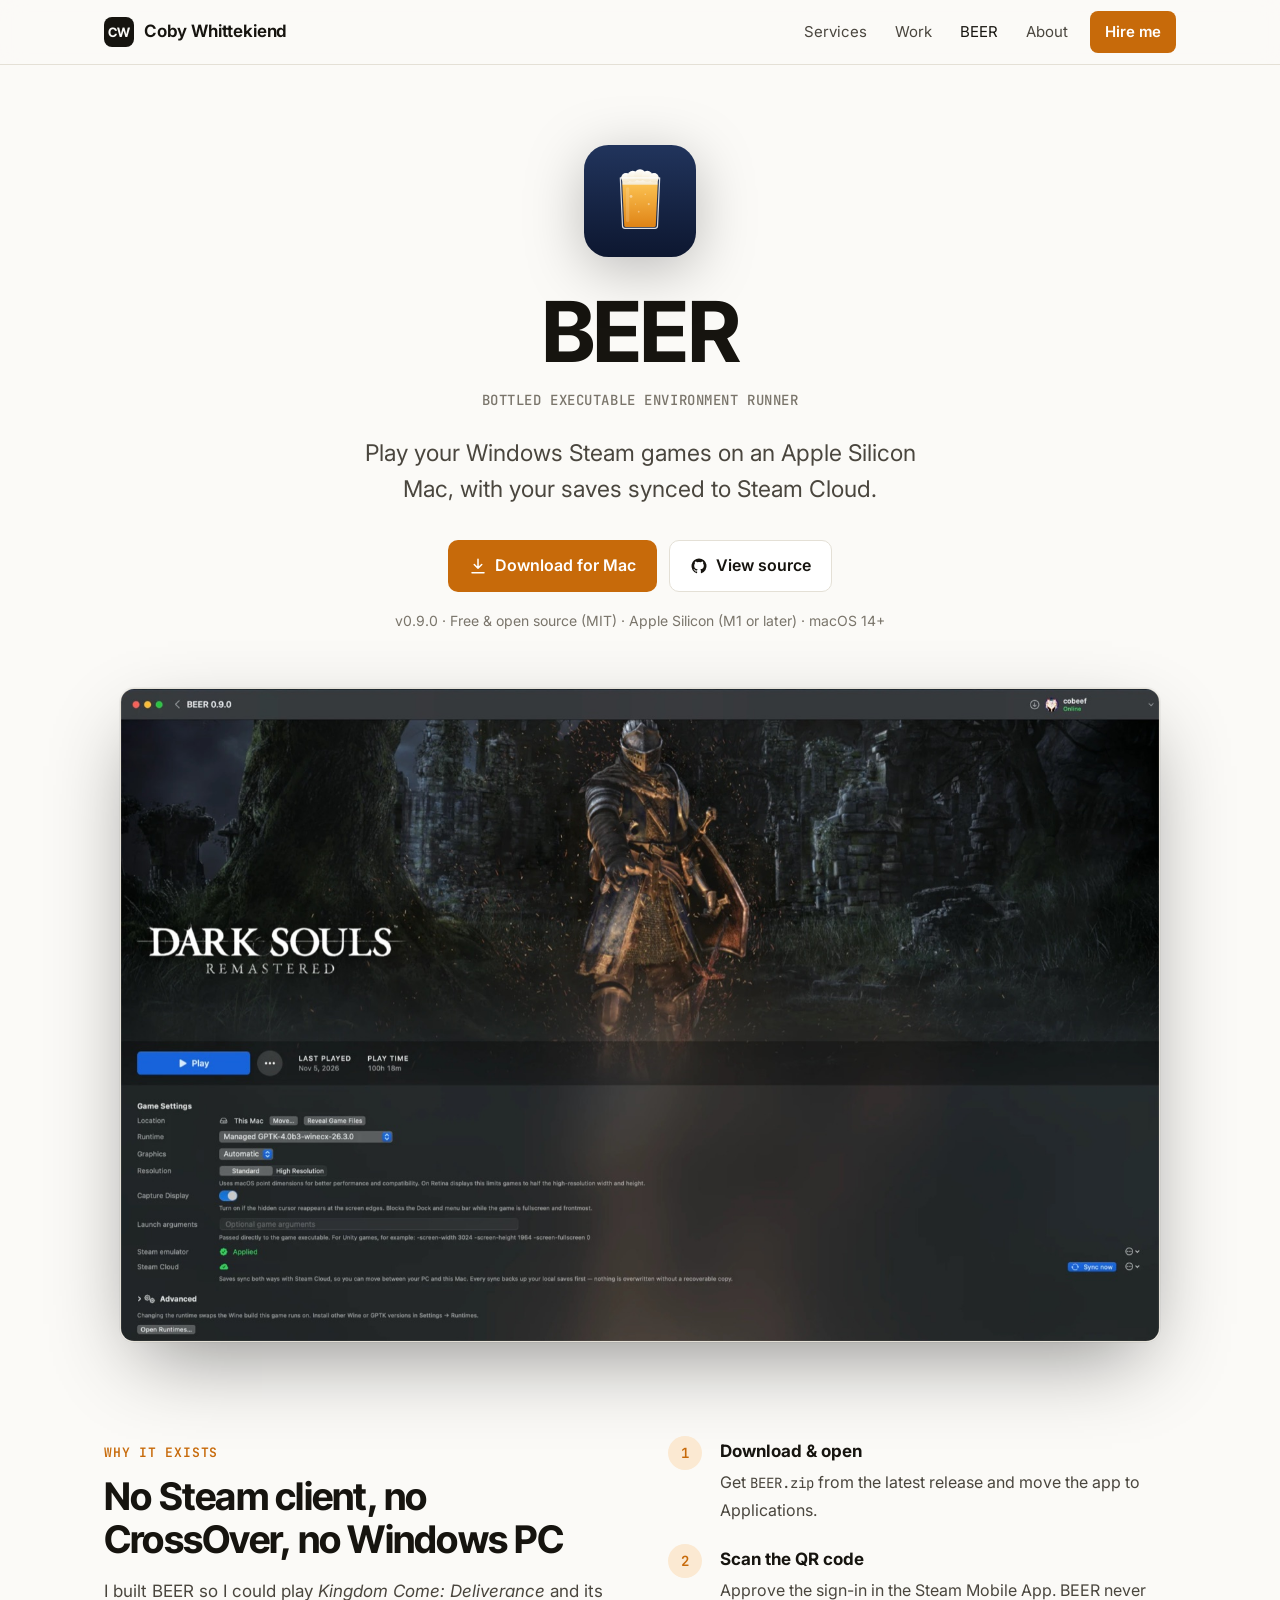
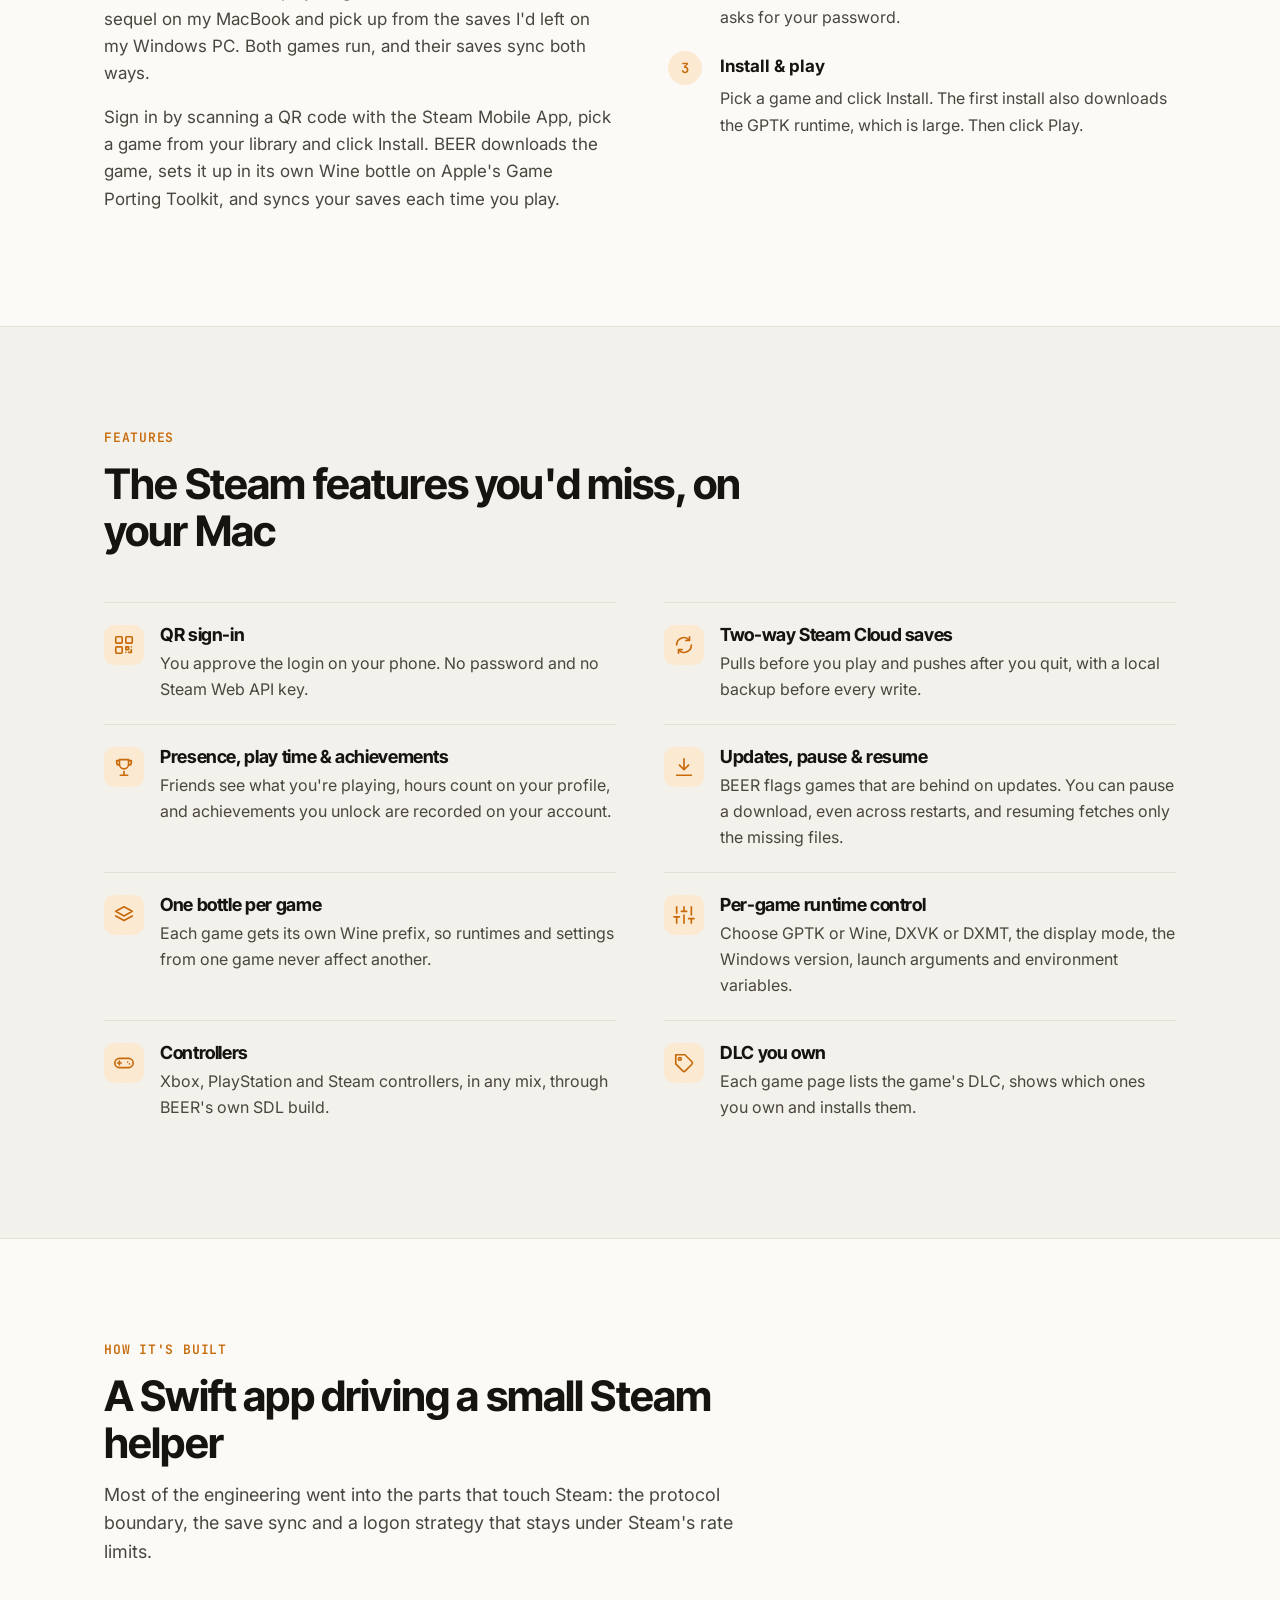
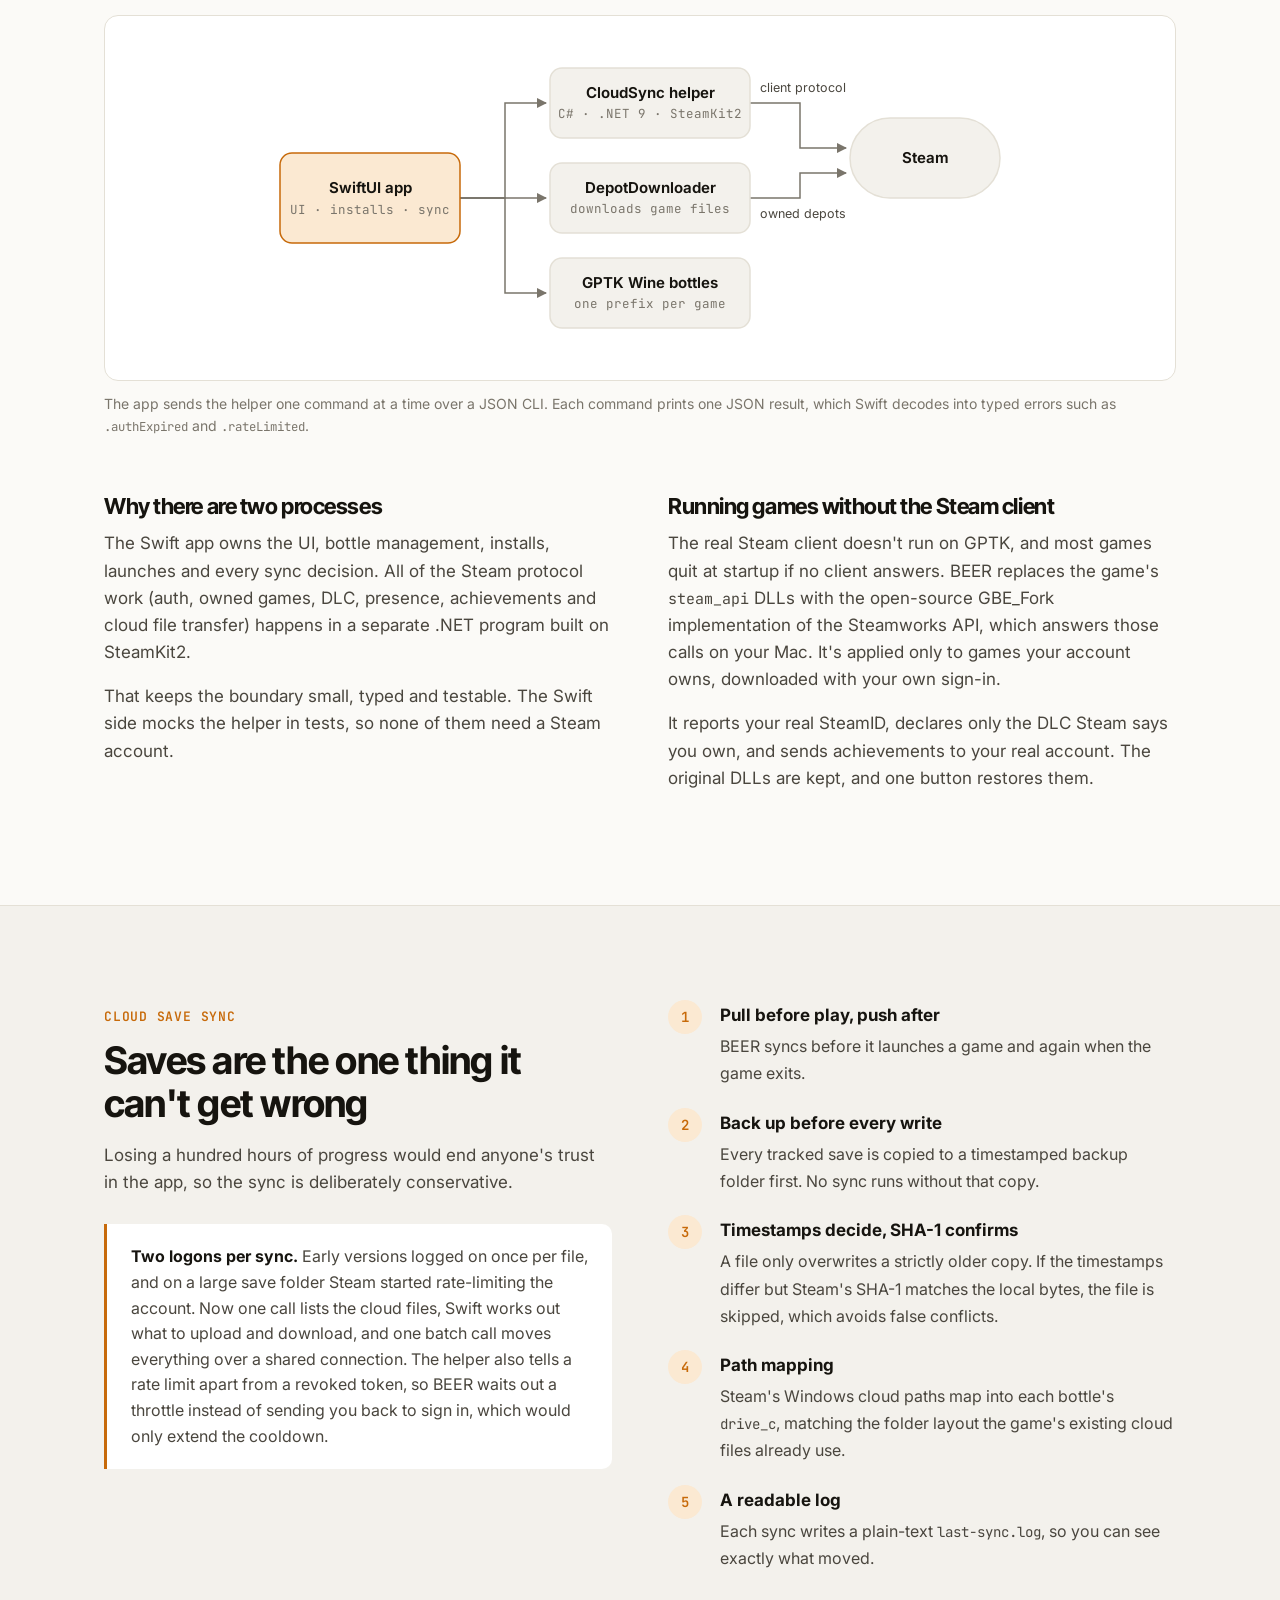
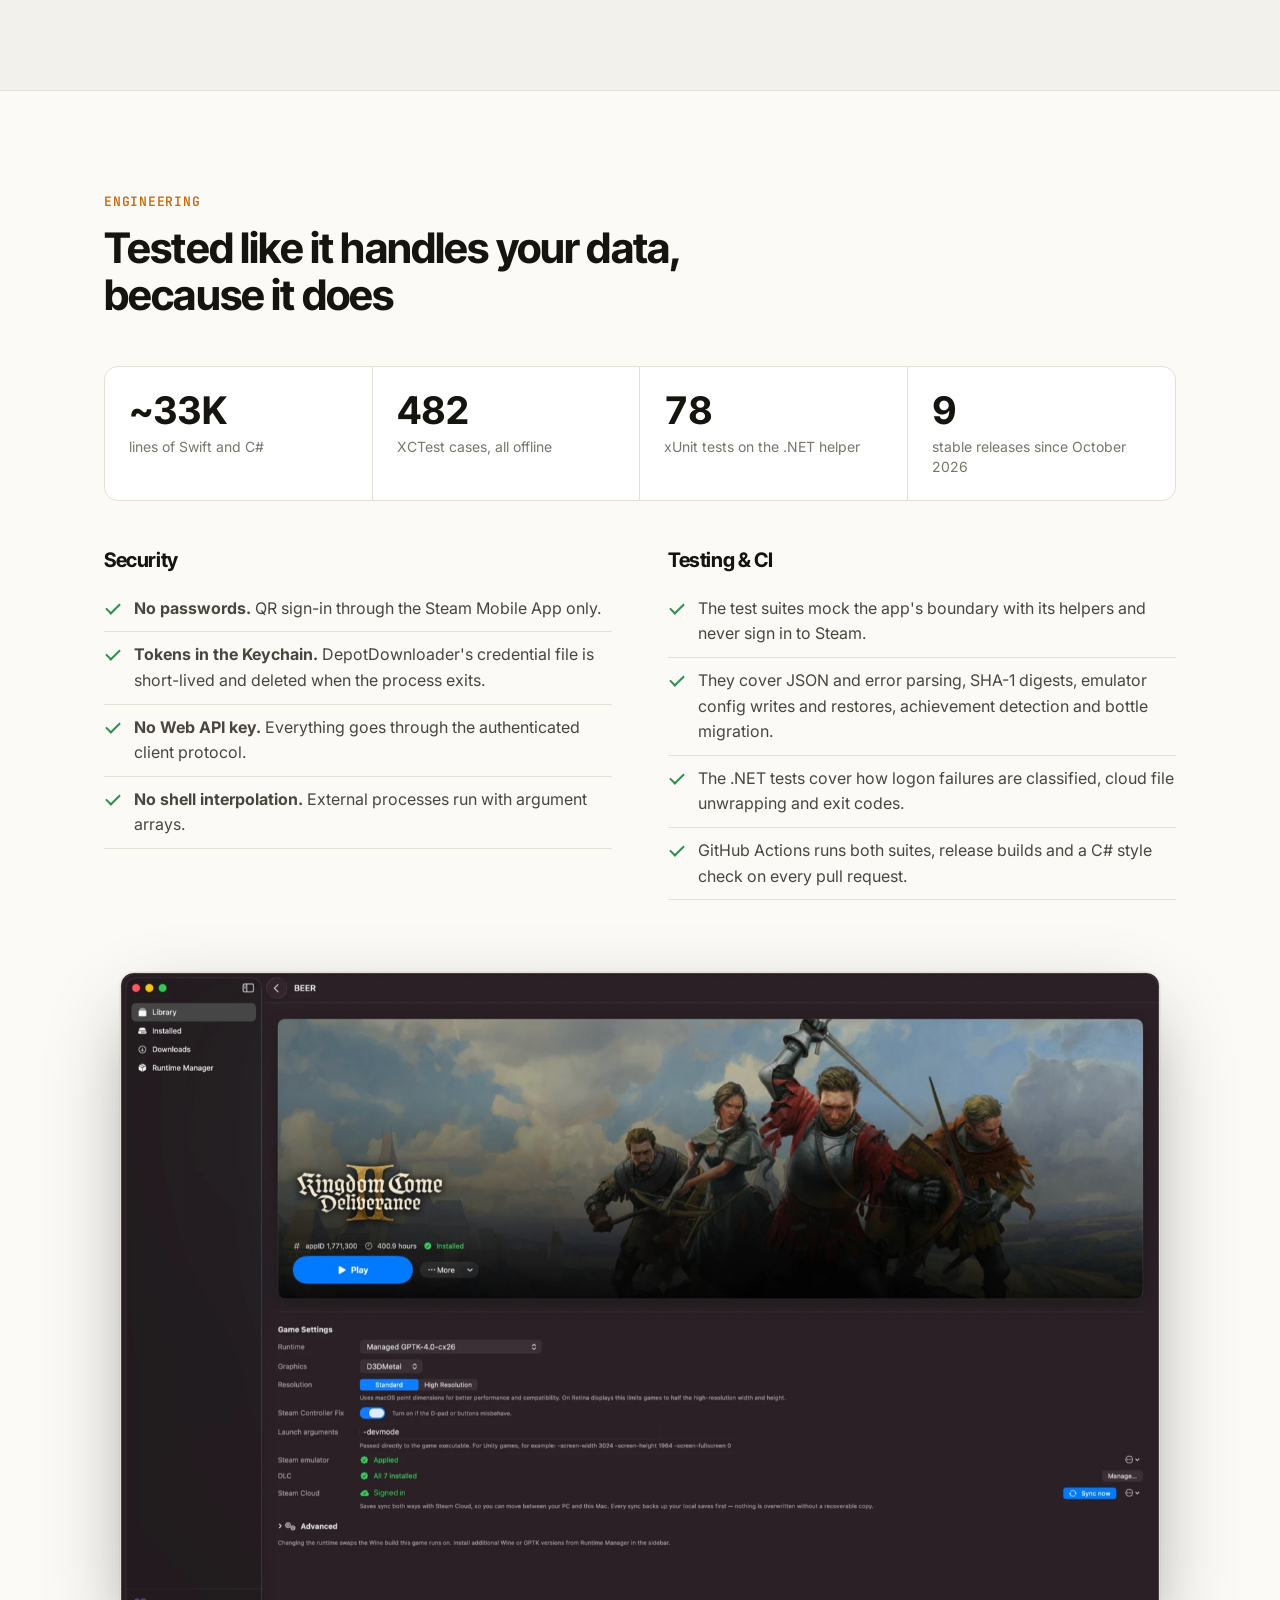
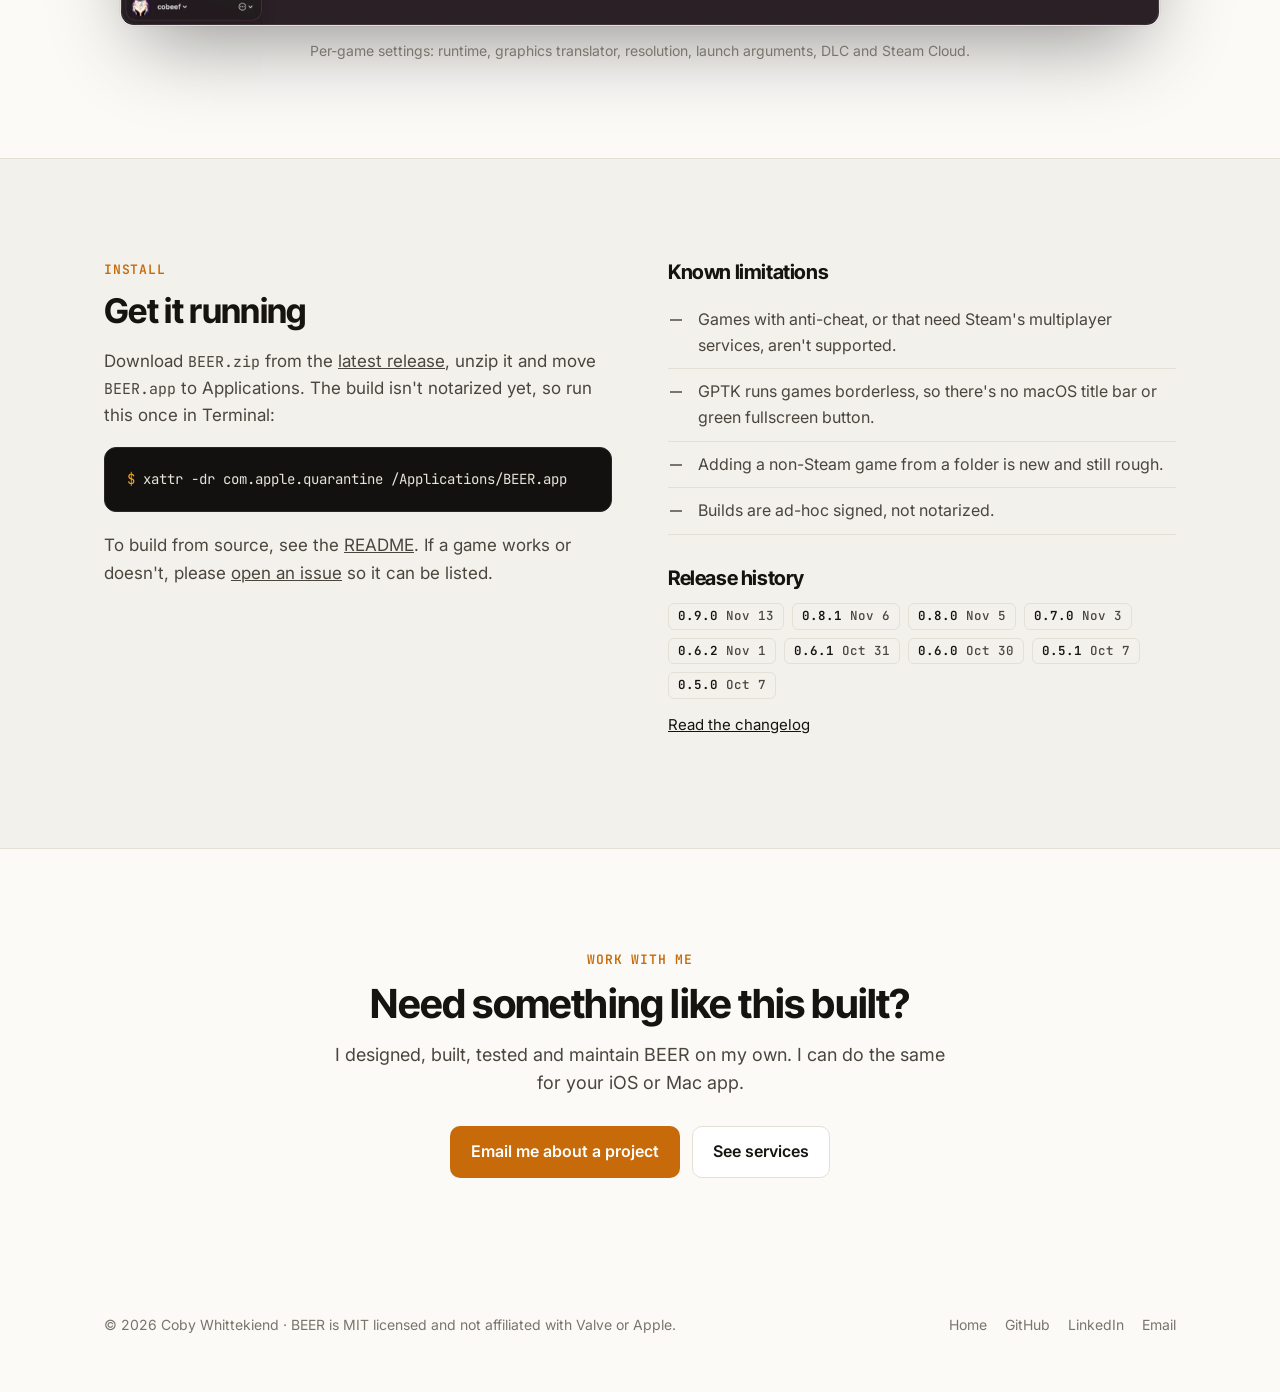
==== beer.html @ 8e039f3b "Portfolio site with BEER page Co-Authored-By: Claude Opus 5.5 <noreply@anthropic.com>" ====
<!doctype html>
<html lang="en">
<head>
  <meta charset="utf-8">
  <meta name="viewport" content="width=device-width, initial-scale=1">
  <title>BEER · Windows Steam Games on Apple Silicon Macs</title>
  <meta name="description" content="BEER is a free, open-source Mac app that installs and runs your Windows Steam games on Apple Silicon through Apple's Game Porting Toolkit, with two-way Steam Cloud save sync.">
  <meta property="og:type" content="website">
  <meta property="og:title" content="BEER · Windows Steam Games on Apple Silicon Macs">
  <meta property="og:description" content="Free and open source. Sign in with the Steam Mobile App, pick a game, and play it on your Mac with your saves synced.">
  <meta property="og:image" content="https://widukindtech.com/assets/beer-game.jpg">
  <meta property="og:url" content="https://widukindtech.com/beer.html">
  <link rel="canonical" href="https://widukindtech.com/beer.html">
  <meta name="twitter:card" content="summary_large_image">
  <meta name="theme-color" content="#fbfaf7" media="(prefers-color-scheme: light)">
  <meta name="theme-color" content="#0f0e0c" media="(prefers-color-scheme: dark)">
  <link rel="icon" href="assets/beer-icon.svg" type="image/svg+xml">
  <link rel="apple-touch-icon" href="assets/beer-icon-180.png">
  <link rel="preconnect" href="https://fonts.googleapis.com">
  <link rel="preconnect" href="https://fonts.gstatic.com" crossorigin>
  <link href="https://fonts.googleapis.com/css2?family=Inter:wght@400;500;600;700&family=Inter+Tight:wght@600;700&family=JetBrains+Mono:wght@500;600&display=swap" rel="stylesheet">
  <link rel="stylesheet" href="assets/site.css?v=3">
  <script type="application/ld+json">
  {
    "@context": "https://schema.org",
    "@type": "SoftwareApplication",
    "name": "BEER (Bottled Executable Environment Runner)",
    "operatingSystem": "macOS 14 or later, Apple Silicon",
    "applicationCategory": "GameApplication",
    "softwareVersion": "0.9.0",
    "license": "https://opensource.org/licenses/MIT",
    "offers": { "@type": "Offer", "price": "0", "priceCurrency": "USD" },
    "downloadUrl": "https://github.com/JarJarJames/BEER/releases/latest",
    "author": { "@type": "Person", "name": "Coby Whittekiend" }
  }
  </script>
</head>
<body>
<a class="skip" href="#main">Skip to content</a>

<header class="site-header">
  <div class="wrap">
    <a class="brand" href="./" aria-label="Coby Whittekiend, home">
      <span class="brand-mark" aria-hidden="true">CW</span>
      <span>Coby Whittekiend</span>
    </a>
    <nav class="nav" aria-label="Main">
      <a href="./#services">Services</a>
      <a href="./#work">Work</a>
      <a href="beer.html" class="keep" aria-current="page">BEER</a>
      <a href="./#about">About</a>
      <a class="btn btn-primary" href="./#contact">Hire me</a>
    </nav>
  </div>
</header>

<main id="main">

  <!-- Hero -->
  <section class="beer-hero">
    <div class="wrap">
      <img class="app-icon" src="assets/beer-icon.svg" alt="" width="112" height="112">
      <h1>BEER</h1>
      <p class="expansion">BOTTLED EXECUTABLE ENVIRONMENT RUNNER</p>
      <p class="lede">Play your Windows Steam games on an Apple Silicon Mac, with your saves synced to Steam Cloud.</p>
      <div class="ctas">
        <a class="btn btn-primary" href="https://github.com/JarJarJames/BEER/releases/latest">
          <svg viewBox="0 0 24 24" fill="none" stroke="currentColor" stroke-width="2" stroke-linecap="round" stroke-linejoin="round" aria-hidden="true"><path d="M12 3v12m0 0l-5-5m5 5l5-5M4 21h16"/></svg>
          Download for Mac
        </a>
        <a class="btn btn-ghost" href="https://github.com/JarJarJames/BEER">
          <svg viewBox="0 0 24 24" fill="currentColor" aria-hidden="true"><path d="M12 2a10 10 0 0 0-3.2 19.5c.5.1.7-.2.7-.5v-1.7c-2.8.6-3.4-1.3-3.4-1.3-.5-1.2-1.1-1.5-1.1-1.5-.9-.6.1-.6.1-.6 1 .1 1.5 1 1.5 1 .9 1.6 2.4 1.1 3 .8.1-.6.4-1.1.6-1.3-2.2-.3-4.6-1.1-4.6-5 0-1.1.4-2 1-2.7-.1-.3-.4-1.3.1-2.7 0 0 .8-.3 2.8 1a9.6 9.6 0 0 1 5 0c1.9-1.3 2.8-1 2.8-1 .5 1.4.2 2.4.1 2.7.6.7 1 1.6 1 2.7 0 3.9-2.3 4.7-4.6 4.9.4.3.7.9.7 1.9V21c0 .3.2.6.7.5A10 10 0 0 0 12 2z"/></svg>
          View source
        </a>
      </div>
      <p class="meta">v0.9.0 · Free &amp; open source (MIT) · Apple Silicon (M1 or later) · macOS 14+</p>

      <figure class="shot">
        <img src="assets/beer-game.jpg" alt="BEER 0.9.0 game page for Dark Souls Remastered: Play button, last played and play time, runtime and graphics settings, Steam emulator applied, and Steam Cloud sync" width="1600" height="1006">
      </figure>
    </div>
  </section>

  <!-- Pitch -->
  <section style="padding-top:56px">
    <div class="wrap split">
      <div class="prose">
        <span class="eyebrow">Why it exists</span>
        <h2 style="font-size:clamp(28px,3.6vw,38px);margin-bottom:18px">No Steam client, no CrossOver, no Windows PC</h2>
        <p>I built BEER so I could play <em>Kingdom Come: Deliverance</em> and its sequel on my MacBook and pick up from the saves I'd left on my Windows PC. Both games run, and their saves sync both ways.</p>
        <p>Sign in by scanning a QR code with the Steam Mobile App, pick a game from your library and click Install. BEER downloads the game, sets it up in its own Wine bottle on Apple's Game Porting Toolkit, and syncs your saves each time you play.</p>
      </div>
      <ol class="numbered" aria-label="Getting started">
        <li><b>Download &amp; open</b><span>Get <code>BEER.zip</code> from the latest release and move the app to Applications.</span></li>
        <li><b>Scan the QR code</b><span>Approve the sign-in in the Steam Mobile App. BEER never asks for your password.</span></li>
        <li><b>Install &amp; play</b><span>Pick a game and click Install. The first install also downloads the GPTK runtime, which is large. Then click Play.</span></li>
      </ol>
    </div>
  </section>

  <!-- Features -->
  <section class="section-alt">
    <div class="wrap">
      <div class="section-head">
        <span class="eyebrow">Features</span>
        <h2>The Steam features you'd miss, on your Mac</h2>
      </div>
      <div class="feature-list">
        <div class="feature">
          <div class="icon"><svg viewBox="0 0 24 24" fill="none" stroke="currentColor" stroke-width="1.8" stroke-linecap="round" stroke-linejoin="round" aria-hidden="true"><rect x="3" y="3" width="7" height="7" rx="1"/><rect x="14" y="3" width="7" height="7" rx="1"/><rect x="3" y="14" width="7" height="7" rx="1"/><path d="M14 14h3v3h-3zM20 14v.01M14 20h.01M17 20h3v-3"/></svg></div>
          <div><h3>QR sign-in</h3><p>You approve the login on your phone. No password and no Steam Web API key.</p></div>
        </div>
        <div class="feature">
          <div class="icon"><svg viewBox="0 0 24 24" fill="none" stroke="currentColor" stroke-width="1.8" stroke-linecap="round" stroke-linejoin="round" aria-hidden="true"><path d="M20 12a8 8 0 0 1-13.7 5.7M4 12a8 8 0 0 1 13.7-5.7"/><path d="M18 3v4h-4M6 21v-4h4"/></svg></div>
          <div><h3>Two-way Steam Cloud saves</h3><p>Pulls before you play and pushes after you quit, with a local backup before every write.</p></div>
        </div>
        <div class="feature">
          <div class="icon"><svg viewBox="0 0 24 24" fill="none" stroke="currentColor" stroke-width="1.8" stroke-linecap="round" stroke-linejoin="round" aria-hidden="true"><path d="M8 21h8M12 17v4M7 4h10v5a5 5 0 0 1-10 0z"/><path d="M17 5h3v2a3 3 0 0 1-3 3M7 5H4v2a3 3 0 0 0 3 3"/></svg></div>
          <div><h3>Presence, play time &amp; achievements</h3><p>Friends see what you're playing, hours count on your profile, and achievements you unlock are recorded on your account.</p></div>
        </div>
        <div class="feature">
          <div class="icon"><svg viewBox="0 0 24 24" fill="none" stroke="currentColor" stroke-width="1.8" stroke-linecap="round" stroke-linejoin="round" aria-hidden="true"><path d="M12 3v12m0 0l-5-5m5 5l5-5M4 21h16"/></svg></div>
          <div><h3>Updates, pause &amp; resume</h3><p>BEER flags games that are behind on updates. You can pause a download, even across restarts, and resuming fetches only the missing files.</p></div>
        </div>
        <div class="feature">
          <div class="icon"><svg viewBox="0 0 24 24" fill="none" stroke="currentColor" stroke-width="1.8" stroke-linecap="round" stroke-linejoin="round" aria-hidden="true"><path d="M21 8l-9-5-9 5 9 5 9-5z"/><path d="M3 13l9 5 9-5"/></svg></div>
          <div><h3>One bottle per game</h3><p>Each game gets its own Wine prefix, so runtimes and settings from one game never affect another.</p></div>
        </div>
        <div class="feature">
          <div class="icon"><svg viewBox="0 0 24 24" fill="none" stroke="currentColor" stroke-width="1.8" stroke-linecap="round" stroke-linejoin="round" aria-hidden="true"><path d="M4 21v-7M4 10V3M12 21v-9M12 8V3M20 21v-5M20 12V3M1 14h6M9 8h6M17 16h6"/></svg></div>
          <div><h3>Per-game runtime control</h3><p>Choose GPTK or Wine, DXVK or DXMT, the display mode, the Windows version, launch arguments and environment variables.</p></div>
        </div>
        <div class="feature">
          <div class="icon"><svg viewBox="0 0 24 24" fill="none" stroke="currentColor" stroke-width="1.8" stroke-linecap="round" stroke-linejoin="round" aria-hidden="true"><rect x="2" y="7" width="20" height="10" rx="5"/><path d="M7 10v4M5 12h4M16 11h.01M18 13h.01"/></svg></div>
          <div><h3>Controllers</h3><p>Xbox, PlayStation and Steam controllers, in any mix, through BEER's own SDL build.</p></div>
        </div>
        <div class="feature">
          <div class="icon"><svg viewBox="0 0 24 24" fill="none" stroke="currentColor" stroke-width="1.8" stroke-linecap="round" stroke-linejoin="round" aria-hidden="true"><path d="M20.6 13.4l-7.2 7.2a2 2 0 0 1-2.8 0L3 13V3h10l7.6 7.6a2 2 0 0 1 0 2.8z"/><circle cx="7.5" cy="7.5" r="1.5"/></svg></div>
          <div><h3>DLC you own</h3><p>Each game page lists the game's DLC, shows which ones you own and installs them.</p></div>
        </div>
      </div>
    </div>
  </section>

  <!-- Architecture -->
  <section>
    <div class="wrap">
      <div class="section-head">
        <span class="eyebrow">How it's built</span>
        <h2>A Swift app driving a small Steam helper</h2>
        <p>Most of the engineering went into the parts that touch Steam: the protocol boundary, the save sync and a logon strategy that stays under Steam's rate limits.</p>
      </div>

      <div class="diagram" role="img" aria-label="Architecture: the SwiftUI app drives the CloudSync helper over a JSON CLI, launches DepotDownloader, and runs each game in its own GPTK Wine bottle. The helper and DepotDownloader both talk to Steam.">
        <svg viewBox="0 0 760 300" width="760" height="300" aria-hidden="true">
          <defs>
            <marker id="ah" viewBox="0 0 10 10" refX="9" refY="5" markerWidth="7" markerHeight="7" orient="auto-start-reverse"><path d="M0 0L10 5L0 10z" class="d-head"/></marker>
          </defs>
          <!-- edges -->
          <path class="d-line" d="M200 150 H245 V55 H286" marker-end="url(#ah)"/>
          <path class="d-line" d="M200 150 H286" marker-end="url(#ah)"/>
          <path class="d-line" d="M200 150 H245 V245 H286" marker-end="url(#ah)"/>
          <path class="d-line" d="M490 55 H540 V100 H586" marker-end="url(#ah)"/>
          <path class="d-line" d="M490 150 H540 V125 H586" marker-end="url(#ah)"/>
          <text class="d-label" x="500" y="44">client protocol</text>
          <text class="d-label" x="500" y="170">owned depots</text>
          <!-- nodes -->
          <rect class="d-box hi" x="20" y="105" width="180" height="90" rx="12"/>
          <text class="d-title" x="110" y="145" text-anchor="middle">SwiftUI app</text>
          <text class="d-sub" x="110" y="166" text-anchor="middle">UI · installs · sync</text>

          <rect class="d-box" x="290" y="20" width="200" height="70" rx="12"/>
          <text class="d-title" x="390" y="50" text-anchor="middle">CloudSync helper</text>
          <text class="d-sub" x="390" y="70" text-anchor="middle">C# · .NET 9 · SteamKit2</text>

          <rect class="d-box" x="290" y="115" width="200" height="70" rx="12"/>
          <text class="d-title" x="390" y="145" text-anchor="middle">DepotDownloader</text>
          <text class="d-sub" x="390" y="165" text-anchor="middle">downloads game files</text>

          <rect class="d-box" x="290" y="210" width="200" height="70" rx="12"/>
          <text class="d-title" x="390" y="240" text-anchor="middle">GPTK Wine bottles</text>
          <text class="d-sub" x="390" y="260" text-anchor="middle">one prefix per game</text>

          <rect class="d-box" x="590" y="70" width="150" height="80" rx="40"/>
          <text class="d-title" x="665" y="115" text-anchor="middle">Steam</text>
        </svg>
      </div>
      <p style="color:var(--ink-3);font-size:14px;margin-top:12px">The app sends the helper one command at a time over a JSON CLI. Each command prints one JSON result, which Swift decodes into typed errors such as <code>.authExpired</code> and <code>.rateLimited</code>.</p>

      <div class="split" style="margin-top:56px">
        <div class="prose">
          <h3>Why there are two processes</h3>
          <p>The Swift app owns the UI, bottle management, installs, launches and every sync decision. All of the Steam protocol work (auth, owned games, DLC, presence, achievements and cloud file transfer) happens in a separate .NET program built on SteamKit2.</p>
          <p>That keeps the boundary small, typed and testable. The Swift side mocks the helper in tests, so none of them need a Steam account.</p>
        </div>
        <div class="prose">
          <h3>Running games without the Steam client</h3>
          <p>The real Steam client doesn't run on GPTK, and most games quit at startup if no client answers. BEER replaces the game's <code>steam_api</code> DLLs with the open-source GBE_Fork implementation of the Steamworks API, which answers those calls on your Mac. It's applied only to games your account owns, downloaded with your own sign-in.</p>
          <p>It reports your real SteamID, declares only the DLC Steam says you own, and sends achievements to your real account. The original DLLs are kept, and one button restores them.</p>
        </div>
      </div>
    </div>
  </section>

  <!-- Save sync -->
  <section class="section-alt">
    <div class="wrap split">
      <div>
        <span class="eyebrow">Cloud save sync</span>
        <h2 style="font-size:clamp(28px,3.6vw,38px);margin-bottom:18px">Saves are the one thing it can't get wrong</h2>
        <p style="color:var(--ink-2)">Losing a hundred hours of progress would end anyone's trust in the app, so the sync is deliberately conservative.</p>
        <div class="callout" style="margin-top:28px">
          <b>Two logons per sync.</b> Early versions logged on once per file, and on a large save folder Steam started rate-limiting the account. Now one call lists the cloud files, Swift works out what to upload and download, and one batch call moves everything over a shared connection. The helper also tells a rate limit apart from a revoked token, so BEER waits out a throttle instead of sending you back to sign in, which would only extend the cooldown.
        </div>
      </div>
      <ol class="numbered">
        <li><b>Pull before play, push after</b><span>BEER syncs before it launches a game and again when the game exits.</span></li>
        <li><b>Back up before every write</b><span>Every tracked save is copied to a timestamped backup folder first. No sync runs without that copy.</span></li>
        <li><b>Timestamps decide, SHA-1 confirms</b><span>A file only overwrites a strictly older copy. If the timestamps differ but Steam's SHA-1 matches the local bytes, the file is skipped, which avoids false conflicts.</span></li>
        <li><b>Path mapping</b><span>Steam's Windows cloud paths map into each bottle's <code>drive_c</code>, matching the folder layout the game's existing cloud files already use.</span></li>
        <li><b>A readable log</b><span>Each sync writes a plain-text <code>last-sync.log</code>, so you can see exactly what moved.</span></li>
      </ol>
    </div>
  </section>

  <!-- Quality -->
  <section>
    <div class="wrap">
      <div class="section-head">
        <span class="eyebrow">Engineering</span>
        <h2>Tested like it handles your data, because it does</h2>
      </div>
      <div class="stats" style="margin:0 0 48px" role="list">
        <div class="stat" role="listitem"><b>~33K</b><span>lines of Swift and C#</span></div>
        <div class="stat" role="listitem"><b>482</b><span>XCTest cases, all offline</span></div>
        <div class="stat" role="listitem"><b>78</b><span>xUnit tests on the .NET helper</span></div>
        <div class="stat" role="listitem"><b>9</b><span>stable releases since October 2026</span></div>
      </div>
      <div class="split">
        <div>
          <h3 style="font-size:20px;margin-bottom:14px">Security</h3>
          <ul class="checks">
            <li><strong>No passwords.</strong> QR sign-in through the Steam Mobile App only.</li>
            <li><strong>Tokens in the Keychain.</strong> DepotDownloader's credential file is short-lived and deleted when the process exits.</li>
            <li><strong>No Web API key.</strong> Everything goes through the authenticated client protocol.</li>
            <li><strong>No shell interpolation.</strong> External processes run with argument arrays.</li>
          </ul>
        </div>
        <div>
          <h3 style="font-size:20px;margin-bottom:14px">Testing &amp; CI</h3>
          <ul class="checks">
            <li>The test suites mock the app's boundary with its helpers and never sign in to Steam.</li>
            <li>They cover JSON and error parsing, SHA-1 digests, emulator config writes and restores, achievement detection and bottle migration.</li>
            <li>The .NET tests cover how logon failures are classified, cloud file unwrapping and exit codes.</li>
            <li>GitHub Actions runs both suites, release builds and a C# style check on every pull request.</li>
          </ul>
        </div>
      </div>

      <figure class="shot" style="margin-top:72px">
        <img src="assets/beer-settings.jpg" alt="BEER game page for Kingdom Come: Deliverance II with 400 hours played, showing per-game runtime, graphics, resolution, controller fix, launch arguments, Steam emulator, DLC and Steam Cloud settings" loading="lazy" width="1600" height="1005">
      </figure>
      <figcaption>Per-game settings: runtime, graphics translator, resolution, launch arguments, DLC and Steam Cloud.</figcaption>
    </div>
  </section>

  <!-- Install + limits -->
  <section class="section-alt">
    <div class="wrap split">
      <div>
        <span class="eyebrow">Install</span>
        <h2 style="font-size:clamp(26px,3.2vw,34px);margin-bottom:18px">Get it running</h2>
        <p style="color:var(--ink-2)">Download <code>BEER.zip</code> from the <a href="https://github.com/JarJarJames/BEER/releases/latest">latest release</a>, unzip it and move <code>BEER.app</code> to Applications. The build isn't notarized yet, so run this once in Terminal:</p>
        <div class="terminal"><span class="p">$ </span>xattr -dr com.apple.quarantine /Applications/BEER.app</div>
        <p style="color:var(--ink-2);margin-top:20px">To build from source, see the <a href="https://github.com/JarJarJames/BEER#build-from-source">README</a>. If a game works or doesn't, please <a href="https://github.com/JarJarJames/BEER/issues">open an issue</a> so it can be listed.</p>
      </div>
      <div>
        <h3 style="font-size:20px;margin:6px 0 14px">Known limitations</h3>
        <ul class="checks minus">
          <li>Games with anti-cheat, or that need Steam's multiplayer services, aren't supported.</li>
          <li>GPTK runs games borderless, so there's no macOS title bar or green fullscreen button.</li>
          <li>Adding a non-Steam game from a folder is new and still rough.</li>
          <li>Builds are ad-hoc signed, not notarized.</li>
        </ul>
        <h3 style="font-size:20px;margin:32px 0 14px">Release history</h3>
        <div class="release-strip">
          <span class="tag"><b>0.9.0</b> Nov 13</span>
          <span class="tag"><b>0.8.1</b> Nov 6</span>
          <span class="tag"><b>0.8.0</b> Nov 5</span>
          <span class="tag"><b>0.7.0</b> Nov 3</span>
          <span class="tag"><b>0.6.2</b> Nov 1</span>
          <span class="tag"><b>0.6.1</b> Oct 31</span>
          <span class="tag"><b>0.6.0</b> Oct 30</span>
          <span class="tag"><b>0.5.1</b> Oct 7</span>
          <span class="tag"><b>0.5.0</b> Oct 7</span>
        </div>
        <p style="margin-top:14px;font-size:15px"><a href="https://github.com/JarJarJames/BEER/blob/dev/CHANGELOG.md">Read the changelog</a></p>
      </div>
    </div>
  </section>

  <!-- Hire -->
  <section class="hire-band">
    <div class="wrap">
      <span class="eyebrow">Work with me</span>
      <h2>Need something like this built?</h2>
      <p>I designed, built, tested and maintain BEER on my own. I can do the same for your iOS or Mac app.</p>
      <div style="display:flex;gap:12px;justify-content:center;flex-wrap:wrap">
        <a class="btn btn-primary" href="mailto:coby@whittekiend.com?subject=Project%20inquiry">Email me about a project</a>
        <a class="btn btn-ghost" href="./#services">See services</a>
      </div>
    </div>
  </section>
</main>

<footer class="site-footer">
  <div class="wrap">
    <span>© 2026 Coby Whittekiend · BEER is MIT licensed and not affiliated with Valve or Apple.</span>
    <nav aria-label="Footer">
      <a href="./">Home</a>
      <a href="https://github.com/JarJarJames/BEER">GitHub</a>
      <a href="https://www.linkedin.com/in/cobywhittekiend">LinkedIn</a>
      <a href="mailto:coby@whittekiend.com">Email</a>
    </nav>
  </div>
</footer>
</body>
</html>
---- assets/site.css ----
/* ---------- Tokens ---------- */
:root {
  --bg: #fbfaf7;
  --bg-2: #f3f1ec;
  --card: #ffffff;
  --ink: #16140f;
  --ink-2: #4a463e;
  --ink-3: #7a756b;
  --line: #e4e0d6;
  --accent: #c76a0a;
  --accent-ink: #ffffff;
  --accent-soft: #fbe9d2;
  --good: #2f8f4e;
  --shadow: 0 1px 2px rgba(22, 20, 15, .06), 0 8px 24px rgba(22, 20, 15, .06);
  --radius: 14px;
  --max: 1120px;
  --font: "Inter", system-ui, -apple-system, "Segoe UI", sans-serif;
  --display: "Inter Tight", "Inter", system-ui, sans-serif;
  --mono: "JetBrains Mono", ui-monospace, "SF Mono", Menlo, monospace;
  color-scheme: light;
}
@media (prefers-color-scheme: dark) {
  :root:not([data-theme="light"]) {
    --bg: #0f0e0c;
    --bg-2: #171512;
    --card: #1b1916;
    --ink: #f4f1ea;
    --ink-2: #c9c3b6;
    --ink-3: #8f897d;
    --line: #2c2924;
    --accent: #f5a524;
    --accent-ink: #1a1206;
    --accent-soft: #2e2212;
    --good: #5fcf83;
    --shadow: 0 1px 2px rgba(0, 0, 0, .3), 0 10px 30px rgba(0, 0, 0, .35);
    color-scheme: dark;
  }
}
:root[data-theme="dark"] {
  --bg: #0f0e0c;
  --bg-2: #171512;
  --card: #1b1916;
  --ink: #f4f1ea;
  --ink-2: #c9c3b6;
  --ink-3: #8f897d;
  --line: #2c2924;
  --accent: #f5a524;
  --accent-ink: #1a1206;
  --accent-soft: #2e2212;
  --good: #5fcf83;
  --shadow: 0 1px 2px rgba(0, 0, 0, .3), 0 10px 30px rgba(0, 0, 0, .35);
  color-scheme: dark;
}

/* ---------- Base ---------- */
*, *::before, *::after { box-sizing: border-box; }
html { -webkit-text-size-adjust: 100%; scroll-behavior: smooth; }
body {
  margin: 0;
  background: var(--bg);
  color: var(--ink);
  font: 17px/1.6 var(--font);
  -webkit-font-smoothing: antialiased;
  text-rendering: optimizeLegibility;
}
img, svg { max-width: 100%; height: auto; display: block; }
a { color: inherit; }
p { margin: 0 0 1em; }
h1, h2, h3 { font-family: var(--display); line-height: 1.12; letter-spacing: -0.02em; margin: 0; }
code, .mono { font-family: var(--mono); font-size: .88em; }
:focus-visible { outline: 2px solid var(--accent); outline-offset: 3px; border-radius: 4px; }
.skip { position: absolute; left: -9999px; }
.skip:focus { left: 16px; top: 12px; background: var(--card); padding: 8px 12px; z-index: 100; }

.wrap { width: 100%; max-width: var(--max); margin: 0 auto; padding: 0 24px; }
@media (max-width: 600px) { .wrap { padding: 0 16px; } }

/* ---------- Header ---------- */
.site-header {
  position: sticky; top: 0; z-index: 50;
  background: color-mix(in srgb, var(--bg) 85%, transparent);
  backdrop-filter: saturate(160%) blur(12px);
  -webkit-backdrop-filter: saturate(160%) blur(12px);
  border-bottom: 1px solid var(--line);
}
.site-header .wrap { display: flex; align-items: center; justify-content: space-between; height: 64px; gap: 16px; }
.brand { display: flex; align-items: center; gap: 10px; text-decoration: none; font-weight: 650; letter-spacing: -0.01em; }
.brand-mark {
  width: 30px; height: 30px; border-radius: 8px; display: grid; place-items: center;
  background: var(--ink); color: var(--bg); font: 700 13px/1 var(--display); letter-spacing: 0;
}
.nav { display: flex; align-items: center; gap: 4px; }
.nav a { text-decoration: none; color: var(--ink-2); font-size: 15px; padding: 8px 12px; border-radius: 8px; }
.nav a:hover { color: var(--ink); background: var(--bg-2); }
.nav a[aria-current="page"] { color: var(--ink); }
.nav .btn { margin-left: 6px; }
.nav a.btn-primary, .nav a.btn-primary:hover { color: var(--accent-ink); background: var(--accent); }
.brand span:last-child { white-space: nowrap; }
@media (max-width: 720px) {
  .nav a:not(.btn):not(.keep) { display: none; }
}
@media (max-width: 420px) {
  .brand { font-size: 15px; gap: 8px; }
  .nav a { padding: 8px 8px; }
  .nav .btn { padding: 8px 12px; margin-left: 2px; }
}

/* ---------- Buttons ---------- */
.btn {
  display: inline-flex; align-items: center; justify-content: center; gap: 8px;
  padding: 12px 20px; border-radius: 10px; font-weight: 600; font-size: 16px;
  text-decoration: none; border: 1px solid transparent; transition: transform .12s ease, background .15s ease, border-color .15s ease;
  white-space: nowrap;
}
.btn:active { transform: translateY(1px); }
.btn-primary { background: var(--accent); color: var(--accent-ink); }
.btn-primary:hover { filter: brightness(1.06); }
.btn-ghost { border-color: var(--line); color: var(--ink); background: var(--card); }
.btn-ghost:hover { border-color: var(--ink-3); }
.nav .btn { padding: 8px 14px; font-size: 15px; }
.btn svg { width: 18px; height: 18px; }

/* ---------- Sections ---------- */
section { padding: 96px 0; }
@media (max-width: 720px) { section { padding: 64px 0; } }
.section-alt { background: var(--bg-2); border-top: 1px solid var(--line); border-bottom: 1px solid var(--line); }
.eyebrow {
  display: inline-block; font: 600 13px/1 var(--mono); letter-spacing: .06em; text-transform: uppercase;
  color: var(--accent); margin-bottom: 16px;
}
.section-head { max-width: 680px; margin-bottom: 48px; }
.section-head h2 { font-size: clamp(30px, 4vw, 42px); margin-bottom: 14px; }
.section-head p { color: var(--ink-2); font-size: 18px; margin: 0; }

/* ---------- Hero ---------- */
.hero { padding: 96px 0 72px; }
.hero h1 { font-size: clamp(40px, 6.4vw, 72px); font-weight: 700; max-width: 14ch; }
.hero h1 em { font-style: normal; color: var(--accent); }
.hero .lede { font-size: clamp(18px, 2vw, 21px); color: var(--ink-2); max-width: 60ch; margin: 24px 0 32px; }
.hero .ctas { display: flex; flex-wrap: wrap; gap: 12px; }
.status {
  display: inline-flex; align-items: center; gap: 10px; font-size: 14px; color: var(--ink-2);
  border: 1px solid var(--line); background: var(--card); padding: 6px 12px 6px 10px; border-radius: 999px; margin-bottom: 28px;
}
.status .dot { width: 8px; height: 8px; border-radius: 50%; background: var(--good); box-shadow: 0 0 0 4px color-mix(in srgb, var(--good) 22%, transparent); }

.stats { display: grid; grid-template-columns: repeat(4, 1fr); gap: 0; margin-top: 72px; border: 1px solid var(--line); border-radius: var(--radius); background: var(--card); overflow: hidden; }
.stat { padding: 24px; border-right: 1px solid var(--line); }
.stat:last-child { border-right: 0; }
.stat b { display: block; font: 700 clamp(28px, 3.4vw, 38px)/1 var(--display); letter-spacing: -0.02em; margin-bottom: 8px; font-variant-numeric: tabular-nums; }
.stat span { color: var(--ink-3); font-size: 14px; line-height: 1.4; display: block; }
@media (max-width: 820px) {
  .stats { grid-template-columns: repeat(2, 1fr); }
  .stat:nth-child(2) { border-right: 0; }
  .stat:nth-child(-n+2) { border-bottom: 1px solid var(--line); }
}

/* ---------- Services ---------- */
.grid-3 { display: grid; grid-template-columns: repeat(3, 1fr); gap: 20px; }
@media (max-width: 900px) { .grid-3 { grid-template-columns: repeat(2, 1fr); } }
@media (max-width: 600px) { .grid-3 { grid-template-columns: 1fr; } }
.card { background: var(--card); border: 1px solid var(--line); border-radius: var(--radius); padding: 28px; }
.card h3 { font-size: 20px; margin: 16px 0 10px; }
.card p { color: var(--ink-2); font-size: 16px; margin: 0; }
.icon {
  width: 40px; height: 40px; border-radius: 10px; display: grid; place-items: center;
  background: var(--accent-soft); color: var(--accent);
}
.icon svg { width: 22px; height: 22px; }

/* ---------- Work ---------- */
.work { display: grid; gap: 24px; }
.project {
  display: grid; grid-template-columns: 1.05fr 1fr; gap: 0; background: var(--card);
  border: 1px solid var(--line); border-radius: calc(var(--radius) + 4px); overflow: hidden; box-shadow: var(--shadow);
}
.project .body { padding: 40px; display: flex; flex-direction: column; }
.project .media { background: var(--bg-2); position: relative; min-height: 280px; }
.project .media img { width: 100%; height: 100%; object-fit: cover; object-position: left top; }
.project h3 { font-size: clamp(24px, 3vw, 30px); margin-bottom: 6px; }
.project .role { color: var(--ink-3); font-size: 15px; margin-bottom: 18px; }
.project ul { margin: 0 0 24px; padding-left: 20px; color: var(--ink-2); font-size: 16px; }
.project li { margin-bottom: 6px; }
.project .links { margin-top: auto; display: flex; gap: 12px; flex-wrap: wrap; }
.tags { display: flex; flex-wrap: wrap; gap: 6px; margin-bottom: 22px; }
.tag { font: 500 12.5px/1 var(--mono); padding: 6px 9px; border-radius: 6px; background: var(--bg-2); color: var(--ink-2); border: 1px solid var(--line); }
@media (max-width: 860px) {
  .project { grid-template-columns: 1fr; }
  .project .media { order: -1; min-height: 0; aspect-ratio: 16 / 10; }
  .project .body { padding: 28px 24px; }
}

/* Text-only project art */
.art {
  position: absolute; inset: 0; display: grid; place-items: center; padding: 32px;
  background:
    radial-gradient(120% 90% at 0% 0%, color-mix(in srgb, var(--art, #2f6b4a) 60%, transparent), transparent 60%),
    radial-gradient(100% 100% at 100% 100%, color-mix(in srgb, var(--art2, #c76a0a) 45%, transparent), transparent 55%),
    var(--bg-2);
}
.art .big { font: 700 clamp(44px, 6vw, 72px)/1 var(--display); letter-spacing: -0.03em; color: var(--ink); text-align: center; }
.art .big small { display: block; font: 500 15px/1.4 var(--mono); letter-spacing: .02em; color: var(--ink-2); margin-top: 12px; }

.mini-projects { display: grid; grid-template-columns: repeat(2, 1fr); gap: 20px; margin-top: 4px; }
@media (max-width: 700px) { .mini-projects { grid-template-columns: 1fr; } }
.mini-projects .card h3 { margin-top: 0; }
.mini-projects .card .role { color: var(--ink-3); font-size: 14px; margin-bottom: 10px; }

/* ---------- Process ---------- */
.steps { display: grid; grid-template-columns: repeat(4, 1fr); gap: 20px; counter-reset: step; }
@media (max-width: 900px) { .steps { grid-template-columns: repeat(2, 1fr); } }
@media (max-width: 560px) { .steps { grid-template-columns: 1fr; } }
.step { border-top: 2px solid var(--ink); padding-top: 18px; }
.step::before { counter-increment: step; content: "0" counter(step); font: 600 13px/1 var(--mono); color: var(--accent); display: block; margin-bottom: 14px; }
.step h3 { font-size: 19px; margin-bottom: 8px; }
.step p { color: var(--ink-2); font-size: 15.5px; margin: 0; }

/* ---------- About ---------- */
.about { display: grid; grid-template-columns: 1.3fr 1fr; gap: 64px; align-items: start; }
@media (max-width: 860px) { .about { grid-template-columns: 1fr; gap: 32px; } }
.about .prose p { color: var(--ink-2); font-size: 18px; }
.about .prose p:first-of-type { color: var(--ink); }
.facts { list-style: none; margin: 0; padding: 0; border: 1px solid var(--line); border-radius: var(--radius); background: var(--card); }
.facts li { display: flex; justify-content: space-between; gap: 16px; padding: 14px 20px; border-bottom: 1px solid var(--line); font-size: 15px; }
.facts li:last-child { border-bottom: 0; }
.facts li span:first-child { color: var(--ink-3); }
.facts li span:last-child { text-align: right; font-weight: 500; }

.skills { display: flex; flex-wrap: wrap; gap: 8px; margin-top: 28px; }

/* ---------- Contact ---------- */
.contact-box {
  background: var(--ink); color: var(--bg); border-radius: 22px; padding: clamp(36px, 6vw, 72px);
  display: grid; grid-template-columns: 1.4fr 1fr; gap: 48px; align-items: end;
}
.contact-box h2 { font-size: clamp(32px, 4.6vw, 52px); color: var(--bg); }
.contact-box p { color: color-mix(in srgb, var(--bg) 72%, var(--ink)); font-size: 18px; margin: 18px 0 0; max-width: 46ch; }
.contact-box .btn-primary { font-size: 17px; padding: 14px 22px; }
.contact-links { display: flex; flex-direction: column; gap: 12px; align-items: flex-start; }
.contact-links a.plain { color: color-mix(in srgb, var(--bg) 80%, var(--ink)); text-decoration: none; font-size: 16px; display: inline-flex; gap: 8px; align-items: center; }
.contact-links a.plain:hover { color: var(--bg); text-decoration: underline; }
.contact-links svg { width: 18px; height: 18px; }
@media (max-width: 820px) { .contact-box { grid-template-columns: 1fr; gap: 32px; } }

/* ---------- Footer ---------- */
.site-footer { padding: 40px 0 56px; color: var(--ink-3); font-size: 14px; }
.site-footer .wrap { display: flex; justify-content: space-between; gap: 16px; flex-wrap: wrap; }
.site-footer a { color: var(--ink-3); text-decoration: none; }
.site-footer a:hover { color: var(--ink); }
.site-footer nav { display: flex; gap: 18px; flex-wrap: wrap; }

/* ---------- BEER page ---------- */
.beer-hero { padding: 80px 0 40px; text-align: center; }
.beer-hero .app-icon { width: 112px; height: 112px; margin: 0 auto 28px; filter: drop-shadow(0 12px 28px rgba(0,0,0,.25)); }
.beer-hero h1 { font-size: clamp(48px, 8vw, 84px); font-weight: 700; }
.beer-hero .expansion { font: 500 14px/1.4 var(--mono); color: var(--ink-3); letter-spacing: .04em; margin: 12px 0 0; }
.beer-hero .lede { font-size: clamp(19px, 2.2vw, 23px); color: var(--ink-2); max-width: 40ch; margin: 24px auto 32px; }
.beer-hero .ctas { display: flex; flex-wrap: wrap; gap: 12px; justify-content: center; }
.beer-hero .meta { margin-top: 18px; color: var(--ink-3); font-size: 14px; }
.shot {
  margin: 56px auto 0; max-width: 1040px; border-radius: 14px; overflow: hidden;
  border: 1px solid var(--line); box-shadow: 0 30px 80px -20px rgba(0,0,0,.45), 0 0 0 1px rgba(0,0,0,.04);
}
.shot img { width: 100%; }
figcaption { color: var(--ink-3); font-size: 14px; text-align: center; margin-top: 14px; }

.feature-list { display: grid; grid-template-columns: repeat(2, 1fr); gap: 0 48px; }
@media (max-width: 760px) { .feature-list { grid-template-columns: 1fr; } }
.feature { padding: 22px 0; border-top: 1px solid var(--line); display: grid; grid-template-columns: 40px 1fr; gap: 16px; }
.feature h3 { font-size: 18px; margin-bottom: 6px; }
.feature p { color: var(--ink-2); font-size: 16px; margin: 0; }

.diagram { background: var(--card); border: 1px solid var(--line); border-radius: var(--radius); padding: 32px; overflow-x: auto; }
.diagram svg { min-width: 680px; margin: 0 auto; }
.diagram text { font-family: var(--font); }
.d-box { fill: var(--bg-2); stroke: var(--line); stroke-width: 1.5; }
.d-box.hi { fill: var(--accent-soft); stroke: var(--accent); }
.d-title { fill: var(--ink); font-size: 15px; font-weight: 650; }
.d-sub { fill: var(--ink-3); font-size: 12.5px; font-family: var(--mono) !important; }
.d-line { stroke: var(--ink-3); stroke-width: 1.5; fill: none; }
.d-label { fill: var(--ink-2); font-size: 12.5px; }
.d-head { fill: var(--ink-3); }

.split { display: grid; grid-template-columns: 1fr 1fr; gap: 56px; align-items: start; }
@media (max-width: 860px) { .split { grid-template-columns: 1fr; gap: 32px; } }
.split .prose p { color: var(--ink-2); }
.split .prose h3 { font-size: 22px; margin: 32px 0 12px; }
.split .prose h3:first-child { margin-top: 0; }

.numbered { list-style: none; margin: 0; padding: 0; counter-reset: n; }
.numbered li { counter-increment: n; position: relative; padding: 0 0 22px 52px; }
.numbered li::before {
  content: counter(n); position: absolute; left: 0; top: -2px; width: 34px; height: 34px; border-radius: 50%;
  display: grid; place-items: center; font: 600 14px/1 var(--mono); background: var(--accent-soft); color: var(--accent);
}
.numbered b { display: block; font-size: 17px; margin-bottom: 4px; }
.numbered span { color: var(--ink-2); font-size: 16px; }

.callout { border-left: 3px solid var(--accent); background: var(--card); padding: 20px 24px; border-radius: 0 10px 10px 0; color: var(--ink-2); font-size: 16px; }
.callout b { color: var(--ink); }

.checks { list-style: none; padding: 0; margin: 0; }
.checks li { padding: 10px 0 10px 30px; position: relative; border-bottom: 1px solid var(--line); color: var(--ink-2); font-size: 16px; }
.checks li::before { content: ""; position: absolute; left: 2px; top: 17px; width: 14px; height: 8px; border-left: 2px solid var(--good); border-bottom: 2px solid var(--good); transform: rotate(-45deg); }
.checks.minus li::before { width: 12px; height: 0; border-left: 0; border-bottom: 2px solid var(--ink-3); transform: none; top: 22px; }

.terminal {
  background: #12110f; color: #e8e4da; border-radius: 12px; padding: 20px 22px; font: 14px/1.7 var(--mono);
  overflow-x: auto; border: 1px solid #2a2722;
}
.terminal .c { color: #8a8478; }
.terminal .p { color: #f5a524; user-select: none; }

.release-strip { display: flex; flex-wrap: wrap; gap: 8px; }
.release-strip .tag b { color: var(--ink); font-weight: 600; }

.hire-band { text-align: center; }
.hire-band h2 { font-size: clamp(28px, 4vw, 40px); margin-bottom: 14px; }
.hire-band p { color: var(--ink-2); font-size: 18px; max-width: 56ch; margin: 0 auto 28px; }

@media (prefers-reduced-motion: reduce) {
  html { scroll-behavior: auto; }
  * { transition: none !important; }
}
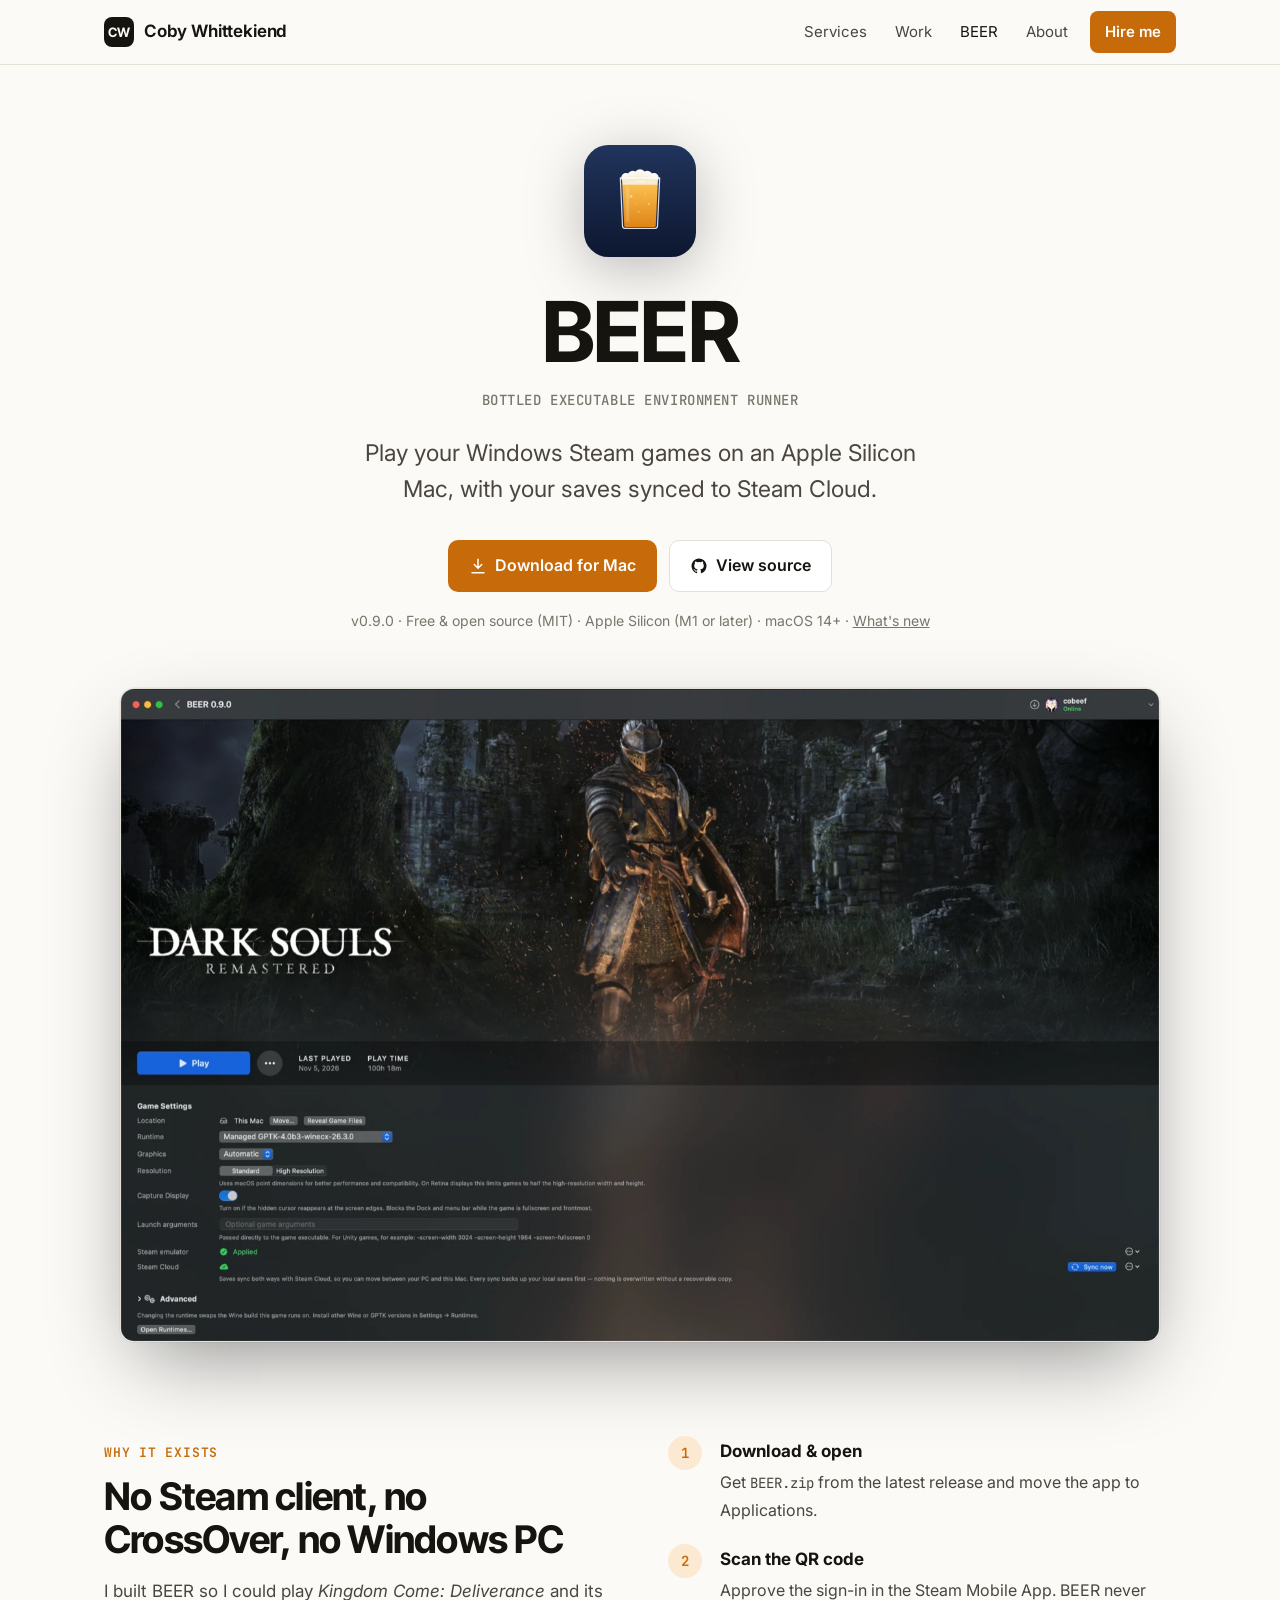
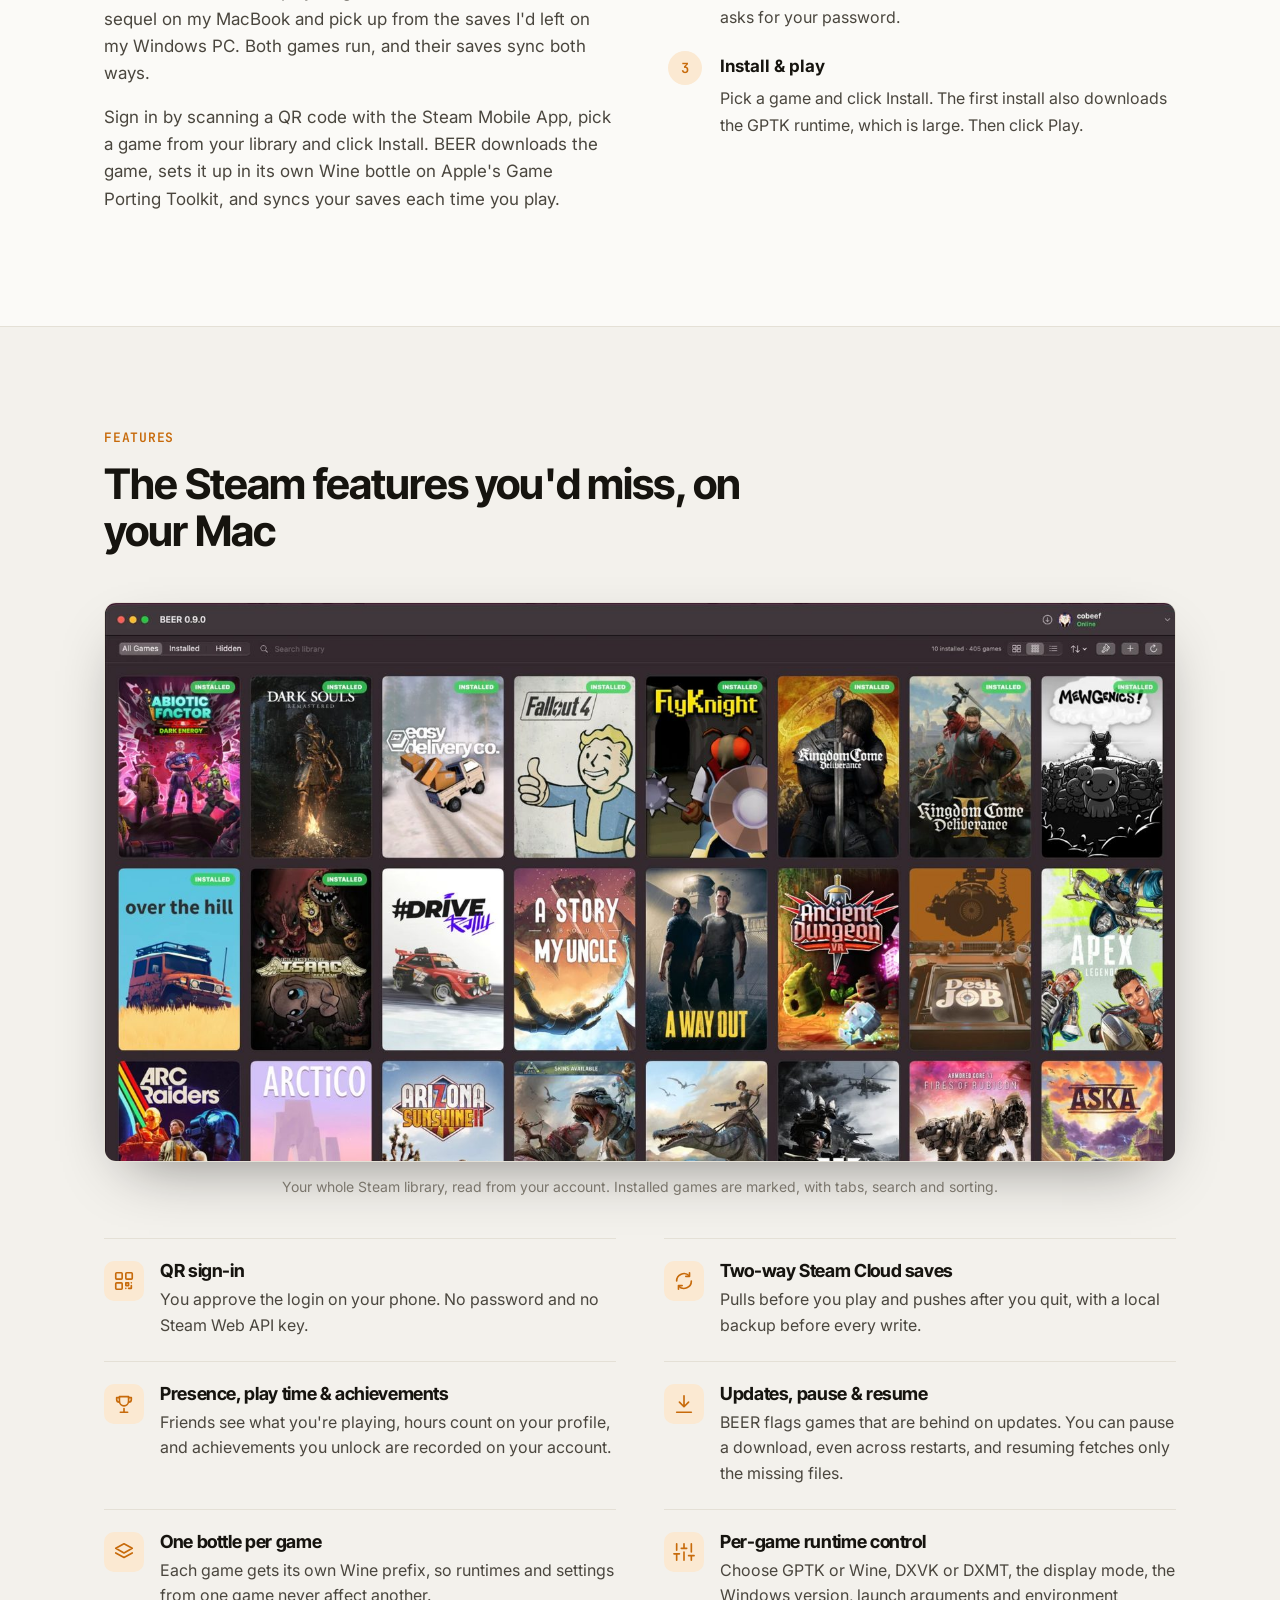
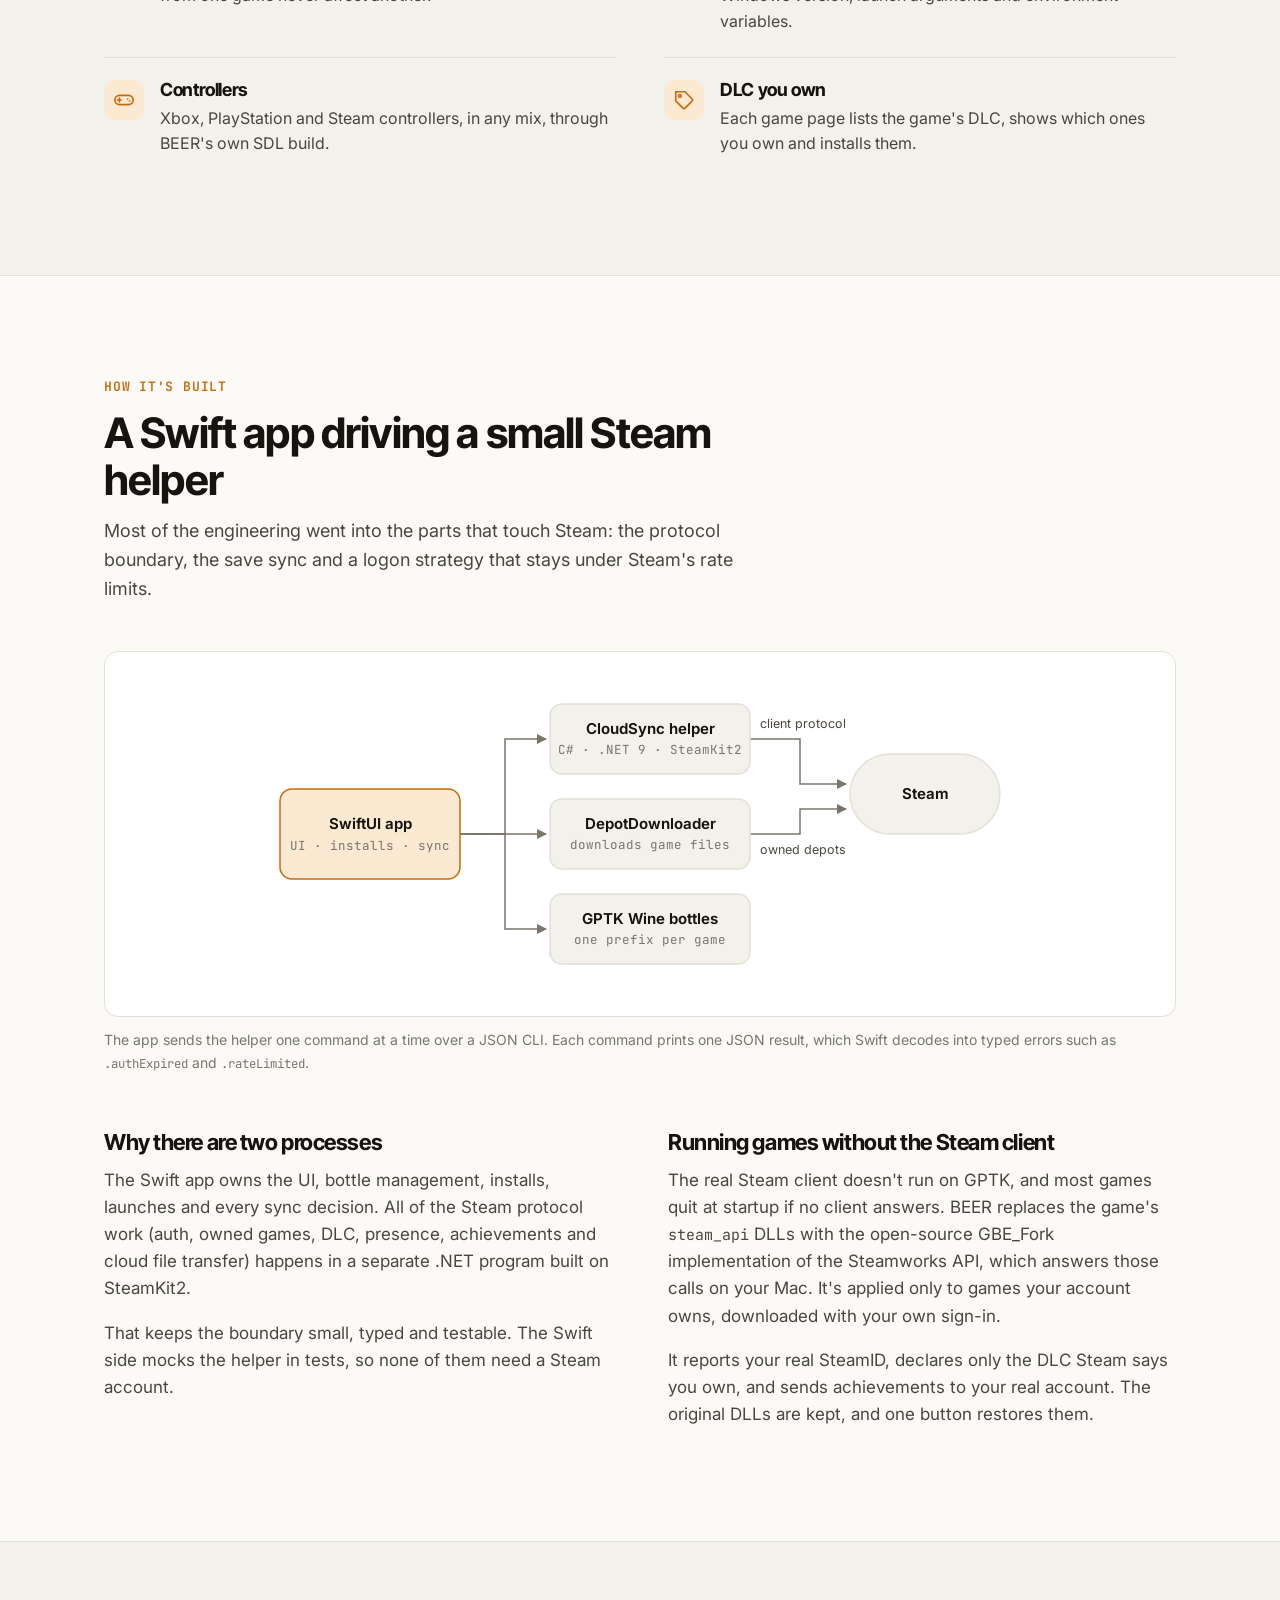
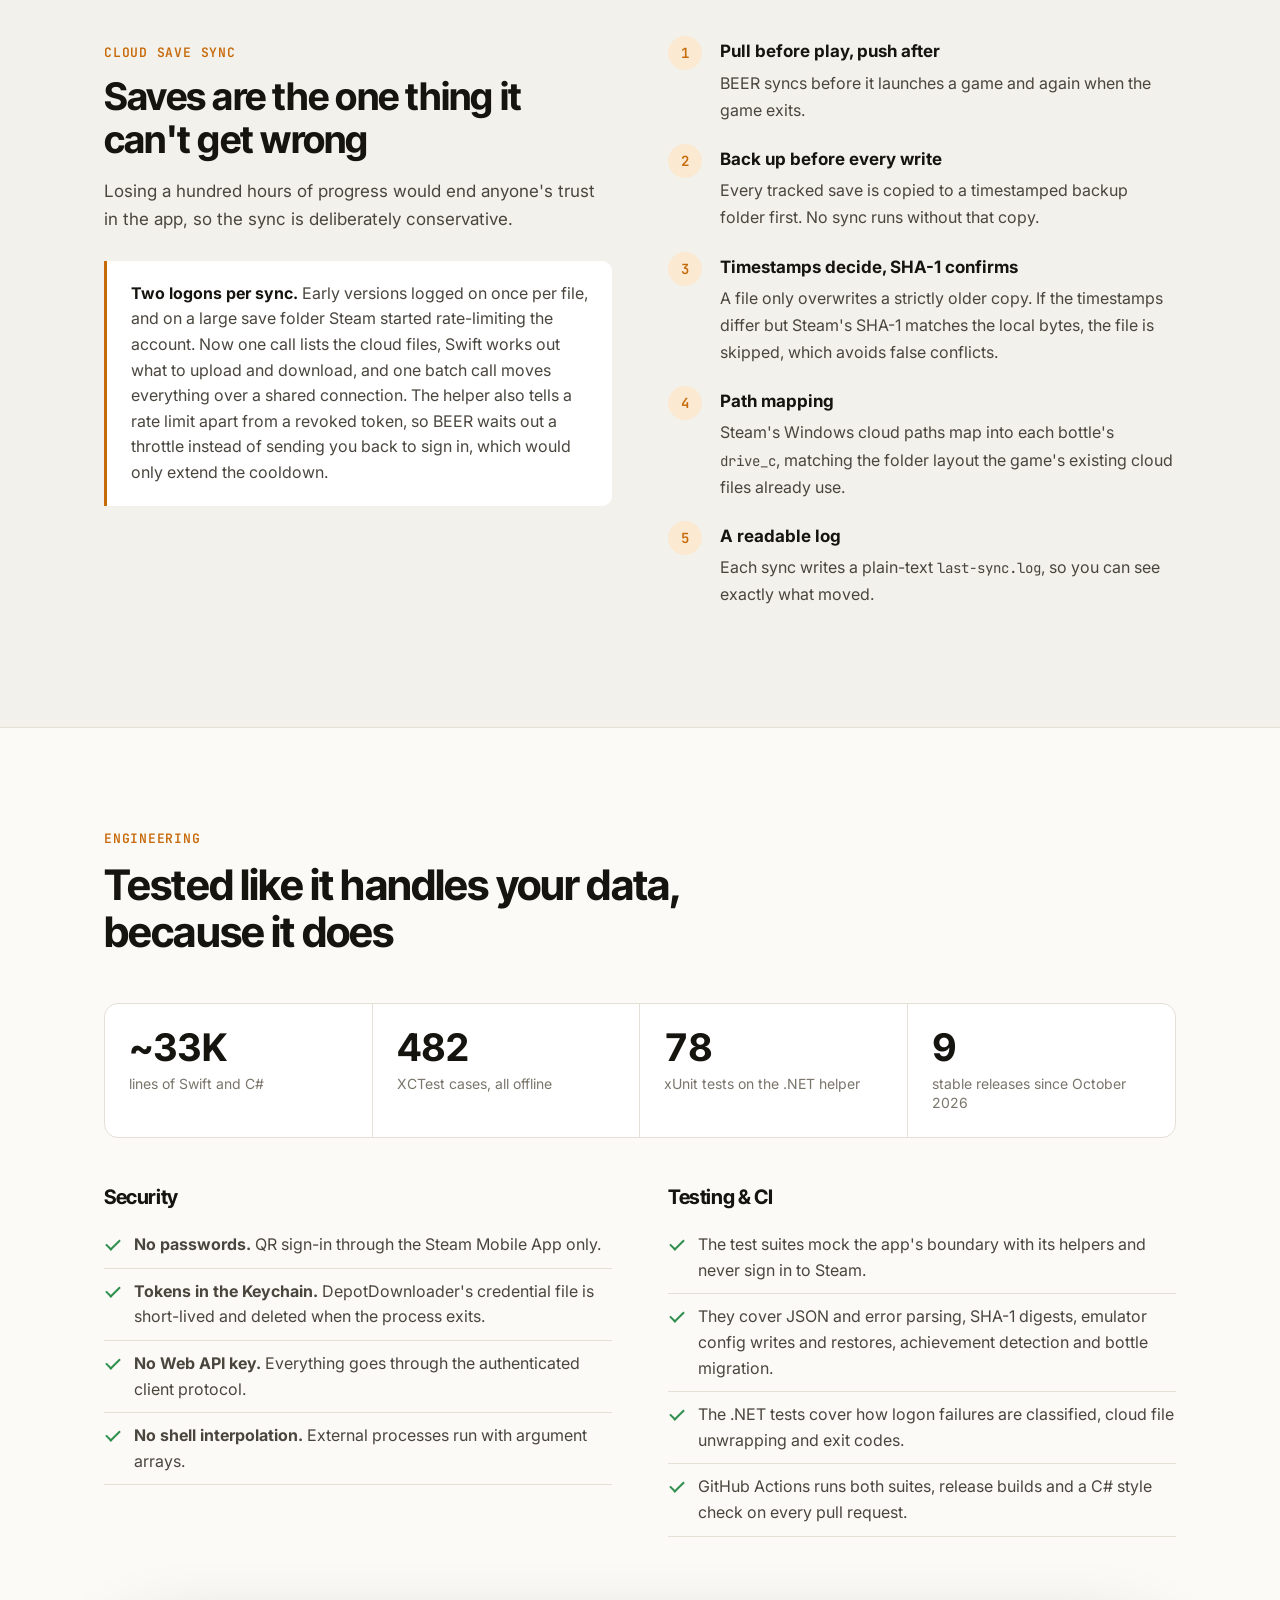
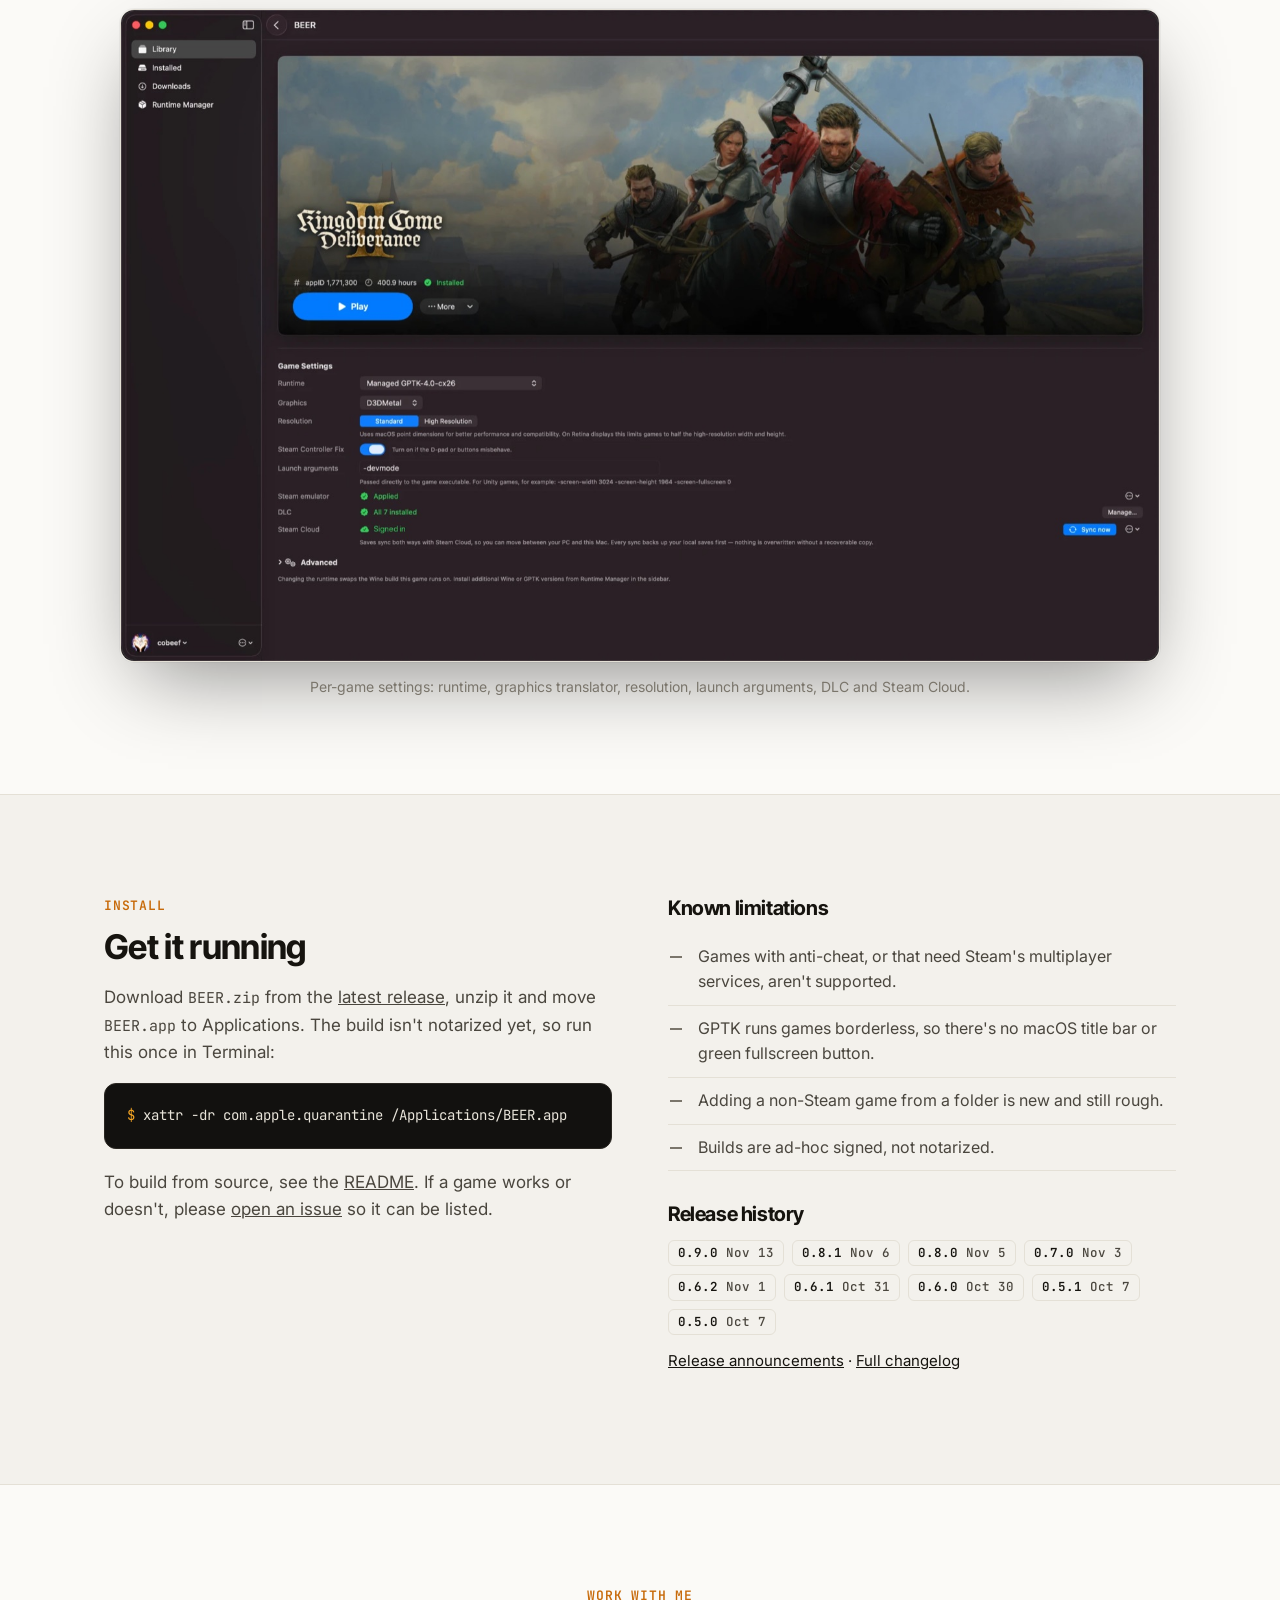
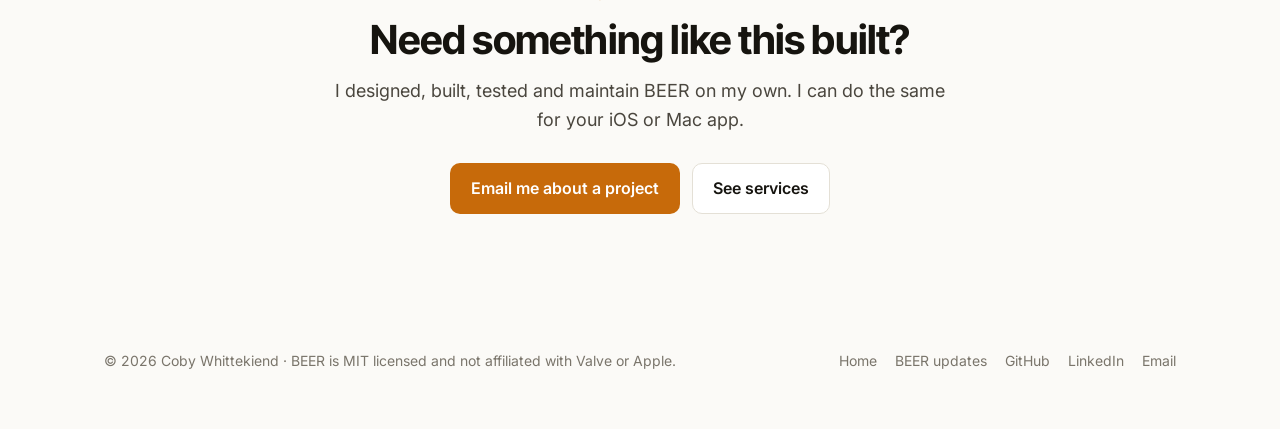
==== commit 321bb912: "Add BEER updates page built from GitHub Discussions announcements Deploy with GitHub Actions: genera" ====
--- a/beer.html
+++ b/beer.html
@@ -16,10 +16,11 @@
   <meta name="theme-color" content="#0f0e0c" media="(prefers-color-scheme: dark)">
   <link rel="icon" href="assets/beer-icon.svg" type="image/svg+xml">
   <link rel="apple-touch-icon" href="assets/beer-icon-180.png">
+  <link rel="alternate" type="application/atom+xml" title="BEER Updates" href="beer-updates.xml">
   <link rel="preconnect" href="https://fonts.googleapis.com">
   <link rel="preconnect" href="https://fonts.gstatic.com" crossorigin>
   <link href="https://fonts.googleapis.com/css2?family=Inter:wght@400;500;600;700&family=Inter+Tight:wght@600;700&family=JetBrains+Mono:wght@500;600&display=swap" rel="stylesheet">
-  <link rel="stylesheet" href="assets/site.css?v=3">
+  <link rel="stylesheet" href="assets/site.css?v=5">
   <script type="application/ld+json">
   {
     "@context": "https://schema.org",
@@ -73,7 +74,7 @@
           View source
         </a>
       </div>
-      <p class="meta">v0.9.0 · Free &amp; open source (MIT) · Apple Silicon (M1 or later) · macOS 14+</p>
+      <p class="meta">v0.9.0 · Free &amp; open source (MIT) · Apple Silicon (M1 or later) · macOS 14+ · <a href="beer-updates.html">What's new</a></p>
 
       <figure class="shot">
         <img src="assets/beer-game.jpg" alt="BEER 0.9.0 game page for Dark Souls Remastered: Play button, last played and play time, runtime and graphics settings, Steam emulator applied, and Steam Cloud sync" width="1600" height="1006">
@@ -105,6 +106,10 @@
         <span class="eyebrow">Features</span>
         <h2>The Steam features you'd miss, on your Mac</h2>
       </div>
+      <figure class="library-shot">
+        <img src="assets/beer-library.jpg?v=2" srcset="assets/beer-library-1000.jpg?v=2 1000w, assets/beer-library.jpg?v=2 1600w" sizes="(min-width: 1120px) 1072px, 100vw" alt="BEER's library view: a grid of Steam cover art for a 405-game library, with green Installed badges on the ten installed games" width="1600" height="1006" loading="lazy">
+        <figcaption>Your whole Steam library, read from your account. Installed games are marked, with tabs, search and sorting.</figcaption>
+      </figure>
       <div class="feature-list">
         <div class="feature">
           <div class="icon"><svg viewBox="0 0 24 24" fill="none" stroke="currentColor" stroke-width="1.8" stroke-linecap="round" stroke-linejoin="round" aria-hidden="true"><rect x="3" y="3" width="7" height="7" rx="1"/><rect x="14" y="3" width="7" height="7" rx="1"/><rect x="3" y="14" width="7" height="7" rx="1"/><path d="M14 14h3v3h-3zM20 14v.01M14 20h.01M17 20h3v-3"/></svg></div>
@@ -294,7 +299,7 @@
           <span class="tag"><b>0.5.1</b> Oct 7</span>
           <span class="tag"><b>0.5.0</b> Oct 7</span>
         </div>
-        <p style="margin-top:14px;font-size:15px"><a href="https://github.com/JarJarJames/BEER/blob/dev/CHANGELOG.md">Read the changelog</a></p>
+        <p style="margin-top:14px;font-size:15px"><a href="beer-updates.html">Release announcements</a> · <a href="https://github.com/JarJarJames/BEER/blob/dev/CHANGELOG.md">Full changelog</a></p>
       </div>
     </div>
   </section>
@@ -318,6 +323,7 @@
     <span>© 2026 Coby Whittekiend · BEER is MIT licensed and not affiliated with Valve or Apple.</span>
     <nav aria-label="Footer">
       <a href="./">Home</a>
+      <a href="beer-updates.html">BEER updates</a>
       <a href="https://github.com/JarJarJames/BEER">GitHub</a>
       <a href="https://www.linkedin.com/in/cobywhittekiend">LinkedIn</a>
       <a href="mailto:coby@whittekiend.com">Email</a>
--- a/assets/site.css
+++ b/assets/site.css
@@ -144,6 +144,32 @@
 }
 .status .dot { width: 8px; height: 8px; border-radius: 50%; background: var(--good); box-shadow: 0 0 0 4px color-mix(in srgb, var(--good) 22%, transparent); }
 
+.hero-grid { display: grid; grid-template-columns: 1fr; gap: 48px; align-items: center; }
+.hero-shot { display: block; position: relative; text-decoration: none; color: var(--ink-3); }
+.hero-shot::before {
+  content: ""; position: absolute; inset: 8% 4% 12%; z-index: -1; border-radius: 40px;
+  background: radial-gradient(closest-side, color-mix(in srgb, var(--accent) 38%, transparent), transparent);
+  filter: blur(40px);
+}
+.hero-shot img {
+  width: 100%; border-radius: 12px; border: 1px solid var(--line);
+  box-shadow: 0 40px 80px -24px rgba(0, 0, 0, .55), 0 0 0 1px rgba(0, 0, 0, .05);
+  transition: transform .5s cubic-bezier(.2, .7, .2, 1);
+}
+.hero-caption { display: inline-flex; align-items: center; gap: 6px; margin-top: 16px; font-size: 14px; }
+.hero-caption svg { width: 15px; height: 15px; transition: transform .2s ease; }
+.hero-shot:hover .hero-caption { color: var(--ink); }
+.hero-shot:hover .hero-caption svg { transform: translateX(3px); }
+@media (min-width: 1000px) {
+  .hero-grid { grid-template-columns: minmax(0, 1fr) minmax(0, 1.12fr); gap: 56px; }
+  .hero-grid h1 { font-size: clamp(44px, 4.9vw, 64px); }
+  .hero-grid .lede { font-size: 19px; }
+  .hero-shot { perspective: 1800px; margin-right: -24px; }
+  .hero-shot img { transform: rotateY(-11deg) rotateX(3deg); transform-origin: left center; }
+  .hero-shot:hover img { transform: rotateY(-5deg) rotateX(1deg); }
+  .hero-caption { margin-left: 4px; }
+}
+
 .stats { display: grid; grid-template-columns: repeat(4, 1fr); gap: 0; margin-top: 72px; border: 1px solid var(--line); border-radius: var(--radius); background: var(--card); overflow: hidden; }
 .stat { padding: 24px; border-right: 1px solid var(--line); }
 .stat:last-child { border-right: 0; }
@@ -262,6 +288,12 @@
   border: 1px solid var(--line); box-shadow: 0 30px 80px -20px rgba(0,0,0,.45), 0 0 0 1px rgba(0,0,0,.04);
 }
 .shot img { width: 100%; }
+.library-shot { margin: 0 0 40px; }
+.library-shot img {
+  width: 100%; border-radius: 12px; border: 1px solid var(--line);
+  box-shadow: 0 24px 60px -24px rgba(0, 0, 0, .45);
+  max-height: 560px; object-fit: cover; object-position: top;
+}
 figcaption { color: var(--ink-3); font-size: 14px; text-align: center; margin-top: 14px; }
 
 .feature-list { display: grid; grid-template-columns: repeat(2, 1fr); gap: 0 48px; }
@@ -318,6 +350,57 @@
 .hire-band h2 { font-size: clamp(28px, 4vw, 40px); margin-bottom: 14px; }
 .hire-band p { color: var(--ink-2); font-size: 18px; max-width: 56ch; margin: 0 auto 28px; }
 
+/* ---------- BEER updates ---------- */
+.updates-hero { padding: 72px 0 40px; border-bottom: 1px solid var(--line); }
+.crumb { display: inline-flex; align-items: center; gap: 10px; text-decoration: none; font-weight: 600; color: var(--ink-2); margin-bottom: 18px; }
+.crumb:hover { color: var(--ink); }
+.crumb img { border-radius: 7px; }
+.updates-hero h1 { font-size: clamp(40px, 6vw, 64px); }
+.updates-hero .lede { color: var(--ink-2); font-size: 19px; max-width: 54ch; margin: 16px 0 28px; }
+.updates-hero .ctas { display: flex; flex-wrap: wrap; gap: 12px; }
+.updates { padding-top: 56px; }
+.updates-grid { display: grid; grid-template-columns: 1fr; gap: 40px; }
+@media (min-width: 1000px) { .updates-grid { grid-template-columns: 240px minmax(0, 720px); gap: 72px; } }
+.post-index { display: none; }
+@media (min-width: 1000px) {
+  .post-index { display: block; position: sticky; top: 96px; align-self: start; }
+}
+.post-index h2 { font: 600 13px/1 var(--mono); letter-spacing: .06em; text-transform: uppercase; color: var(--ink-3); margin-bottom: 14px; }
+.post-index h2 span { color: var(--accent); margin-left: 4px; }
+.post-index ol { list-style: none; margin: 0 0 16px; padding: 0; border-left: 1px solid var(--line); }
+.post-index li a { display: block; padding: 8px 0 8px 16px; margin-left: -1px; border-left: 2px solid transparent; text-decoration: none; color: var(--ink-2); font-size: 15px; line-height: 1.35; }
+.post-index li a:hover { color: var(--ink); border-left-color: var(--accent); }
+.post-index li time { display: block; font-size: 13px; color: var(--ink-3); margin-top: 3px; }
+.index-more { font-size: 14px; color: var(--ink-3); }
+
+.post { padding-bottom: 56px; margin-bottom: 56px; border-bottom: 1px solid var(--line); scroll-margin-top: 96px; }
+.post:last-child { border-bottom: 0; margin-bottom: 0; }
+.post header time { font: 500 13px/1 var(--mono); color: var(--accent); letter-spacing: .02em; }
+.post header h2 { font-size: clamp(26px, 3.4vw, 34px); margin: 12px 0 22px; }
+.post header h2 a { text-decoration: none; }
+.post header h2 a:hover { text-decoration: underline; text-decoration-thickness: 2px; text-underline-offset: 4px; }
+.post-body { color: var(--ink-2); font-size: 17px; overflow-wrap: anywhere; }
+.post-body > :first-child { margin-top: 0; }
+.post-body p { margin: 0 0 1.1em; }
+.post-body strong { color: var(--ink); }
+.post-body a { color: var(--accent); }
+.post-body ul, .post-body ol { padding-left: 1.3em; margin: 0 0 1.1em; }
+.post-body li { margin-bottom: .35em; }
+.post-body h1, .post-body h2, .post-body h3, .post-body h4 { color: var(--ink); font-size: 20px; margin: 1.6em 0 .6em; }
+.post-body .markdown-heading { position: relative; }
+.post-body .anchor { display: none; }
+.post-body code { background: var(--bg-2); border: 1px solid var(--line); border-radius: 5px; padding: 1px 5px; }
+.post-body pre { background: var(--bg-2); border: 1px solid var(--line); border-radius: 10px; padding: 16px; overflow-x: auto; }
+.post-body pre code { background: none; border: 0; padding: 0; }
+.post-body img { border-radius: 10px; margin: 1em 0; }
+.post-body blockquote { margin: 0 0 1.1em; padding: 4px 0 4px 18px; border-left: 3px solid var(--line); }
+.post-body g-emoji { font-style: normal; }
+.post footer { display: flex; justify-content: space-between; align-items: center; gap: 16px; flex-wrap: wrap; margin-top: 28px; font-size: 15px; color: var(--ink-3); }
+.post footer a { display: inline-flex; align-items: center; gap: 6px; font-weight: 600; color: var(--ink); text-decoration: none; border: 1px solid var(--line); background: var(--card); padding: 8px 14px; border-radius: 9px; }
+.post footer a:hover { border-color: var(--ink-3); }
+.post footer svg { width: 16px; height: 16px; }
+.empty { color: var(--ink-3); }
+
 @media (prefers-reduced-motion: reduce) {
   html { scroll-behavior: auto; }
   * { transition: none !important; }
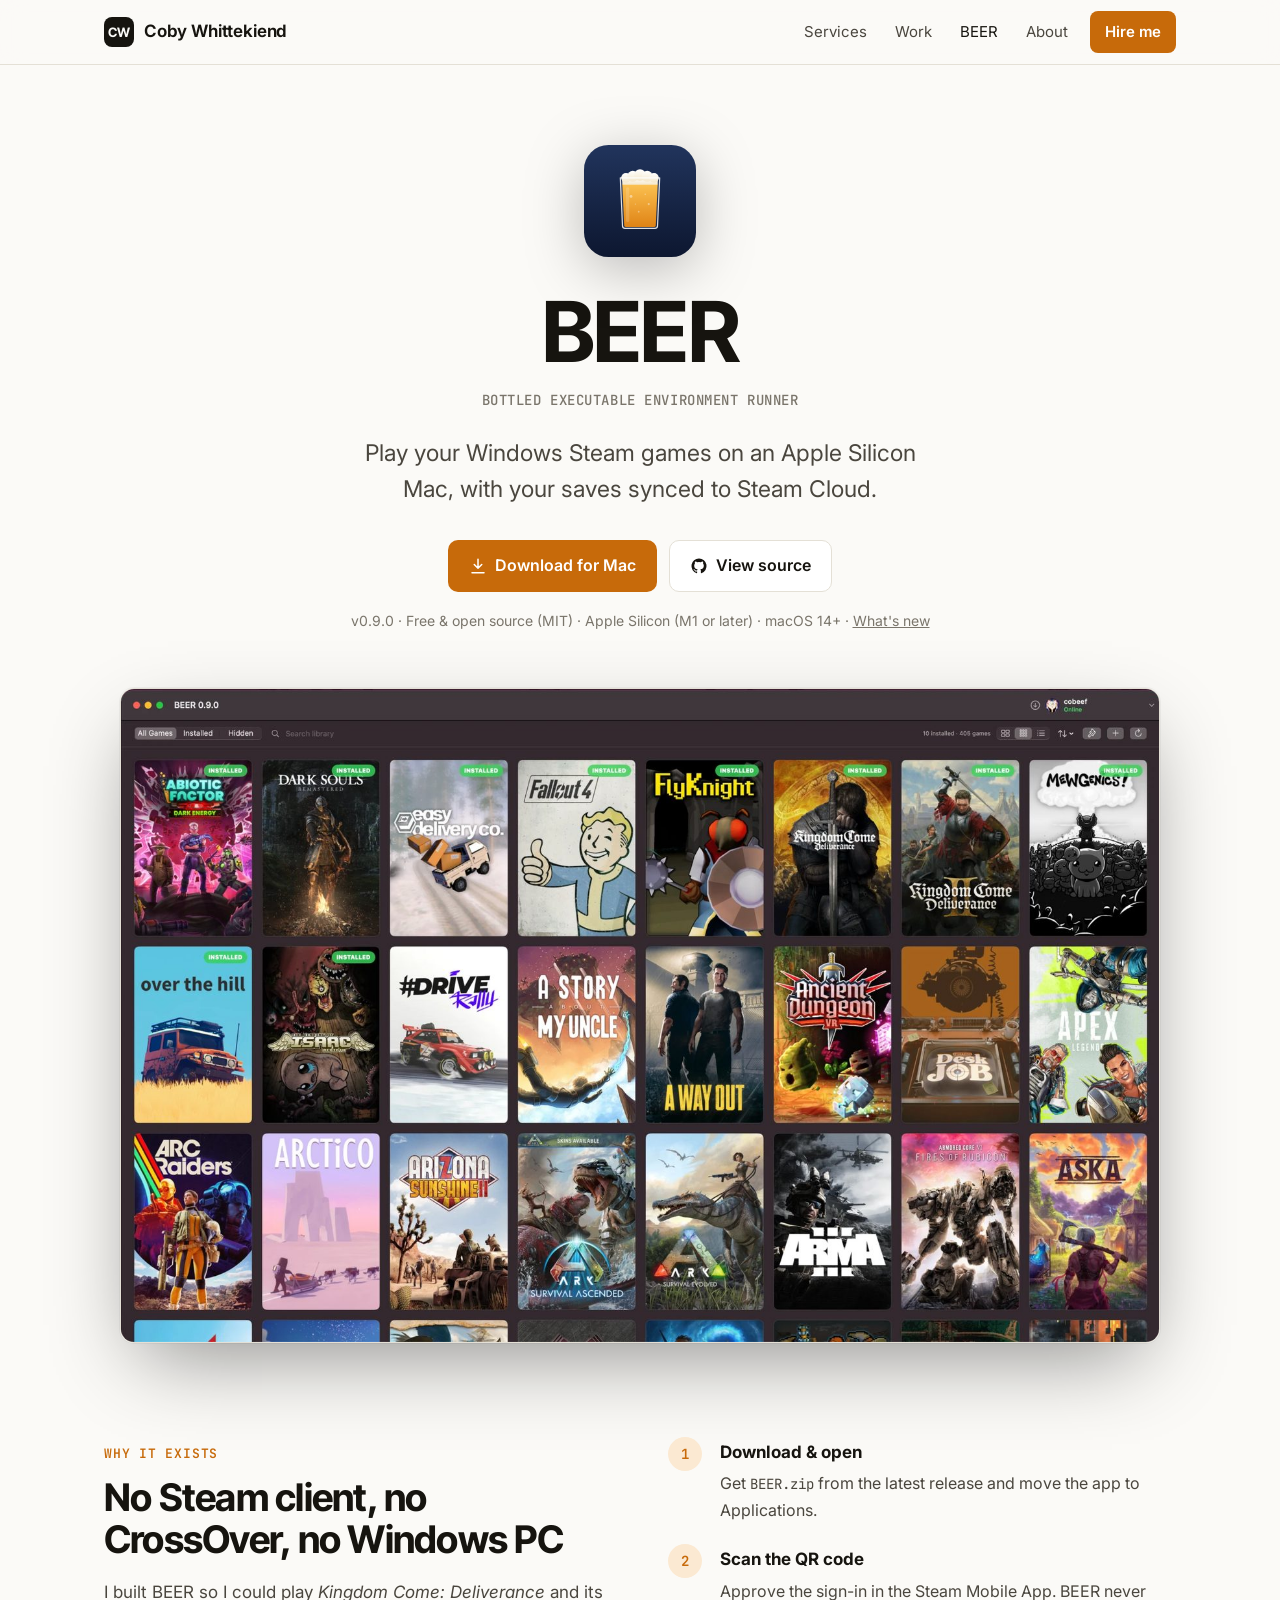
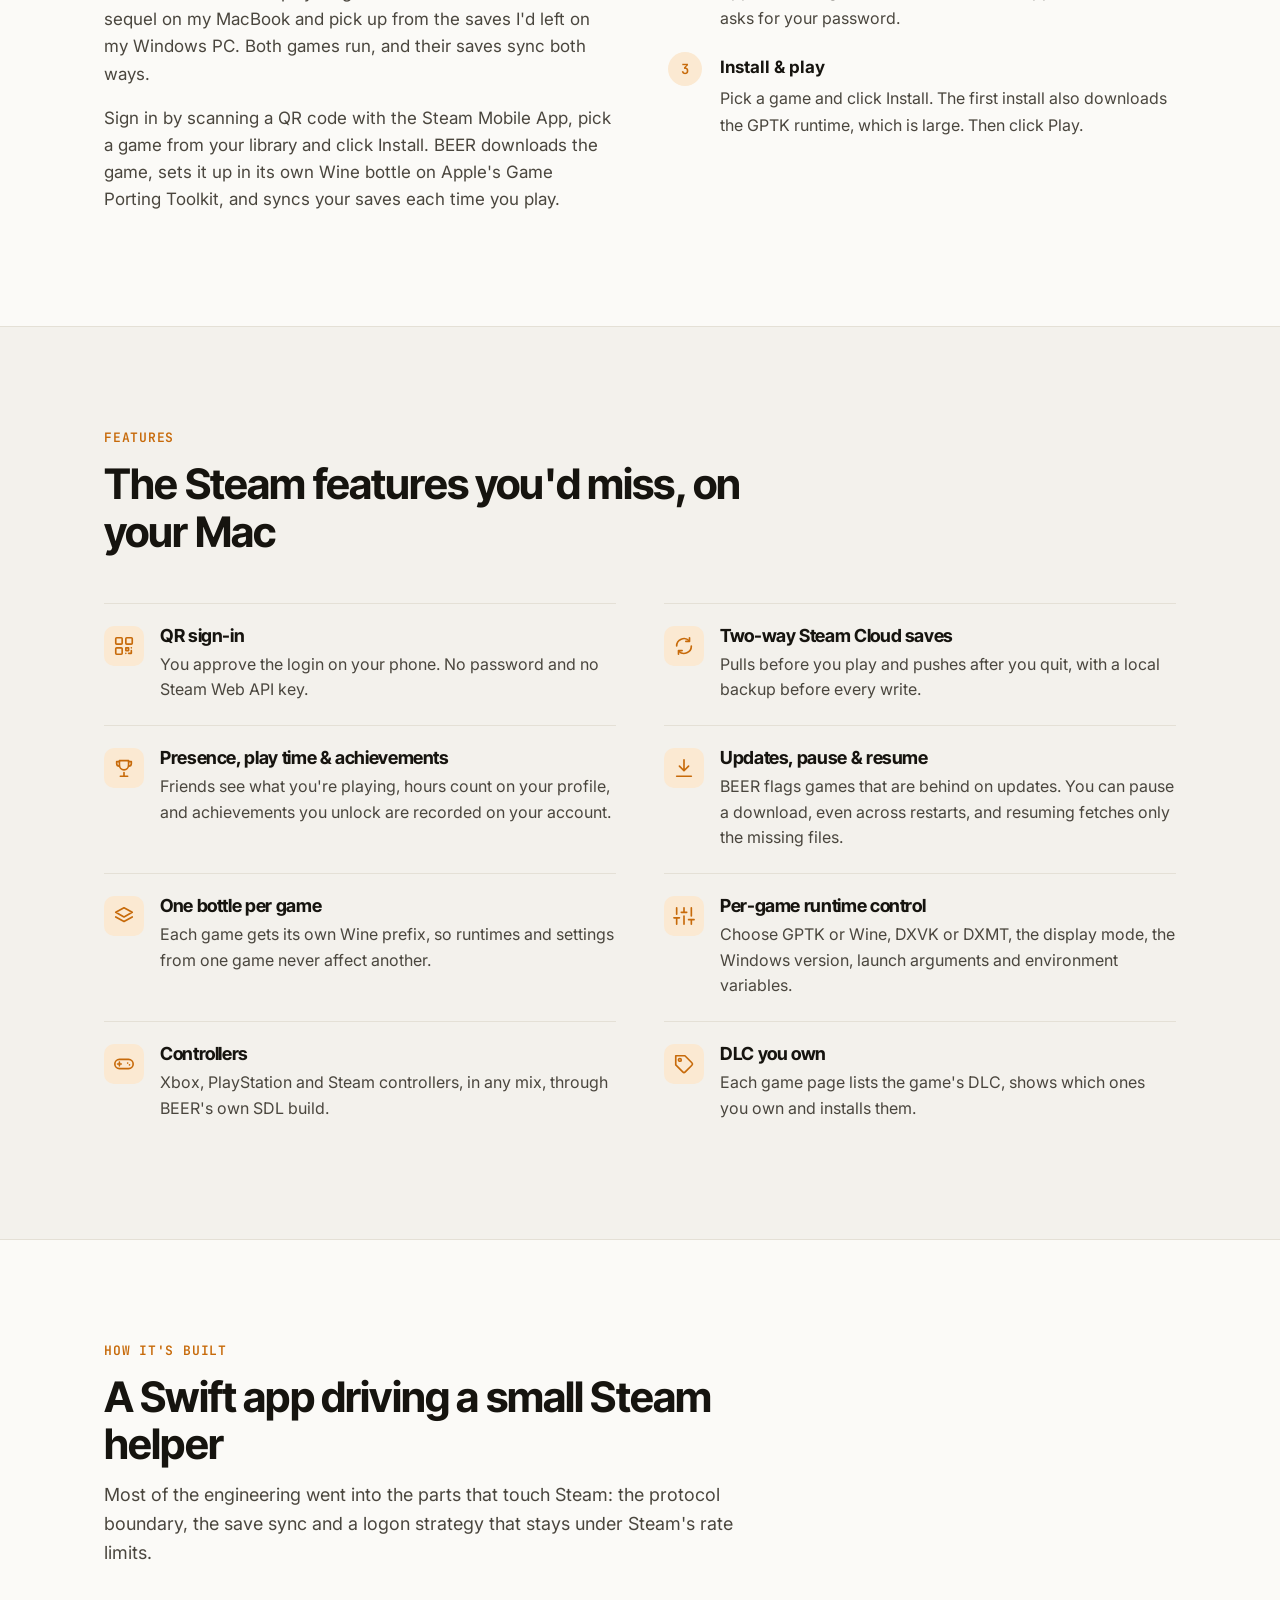
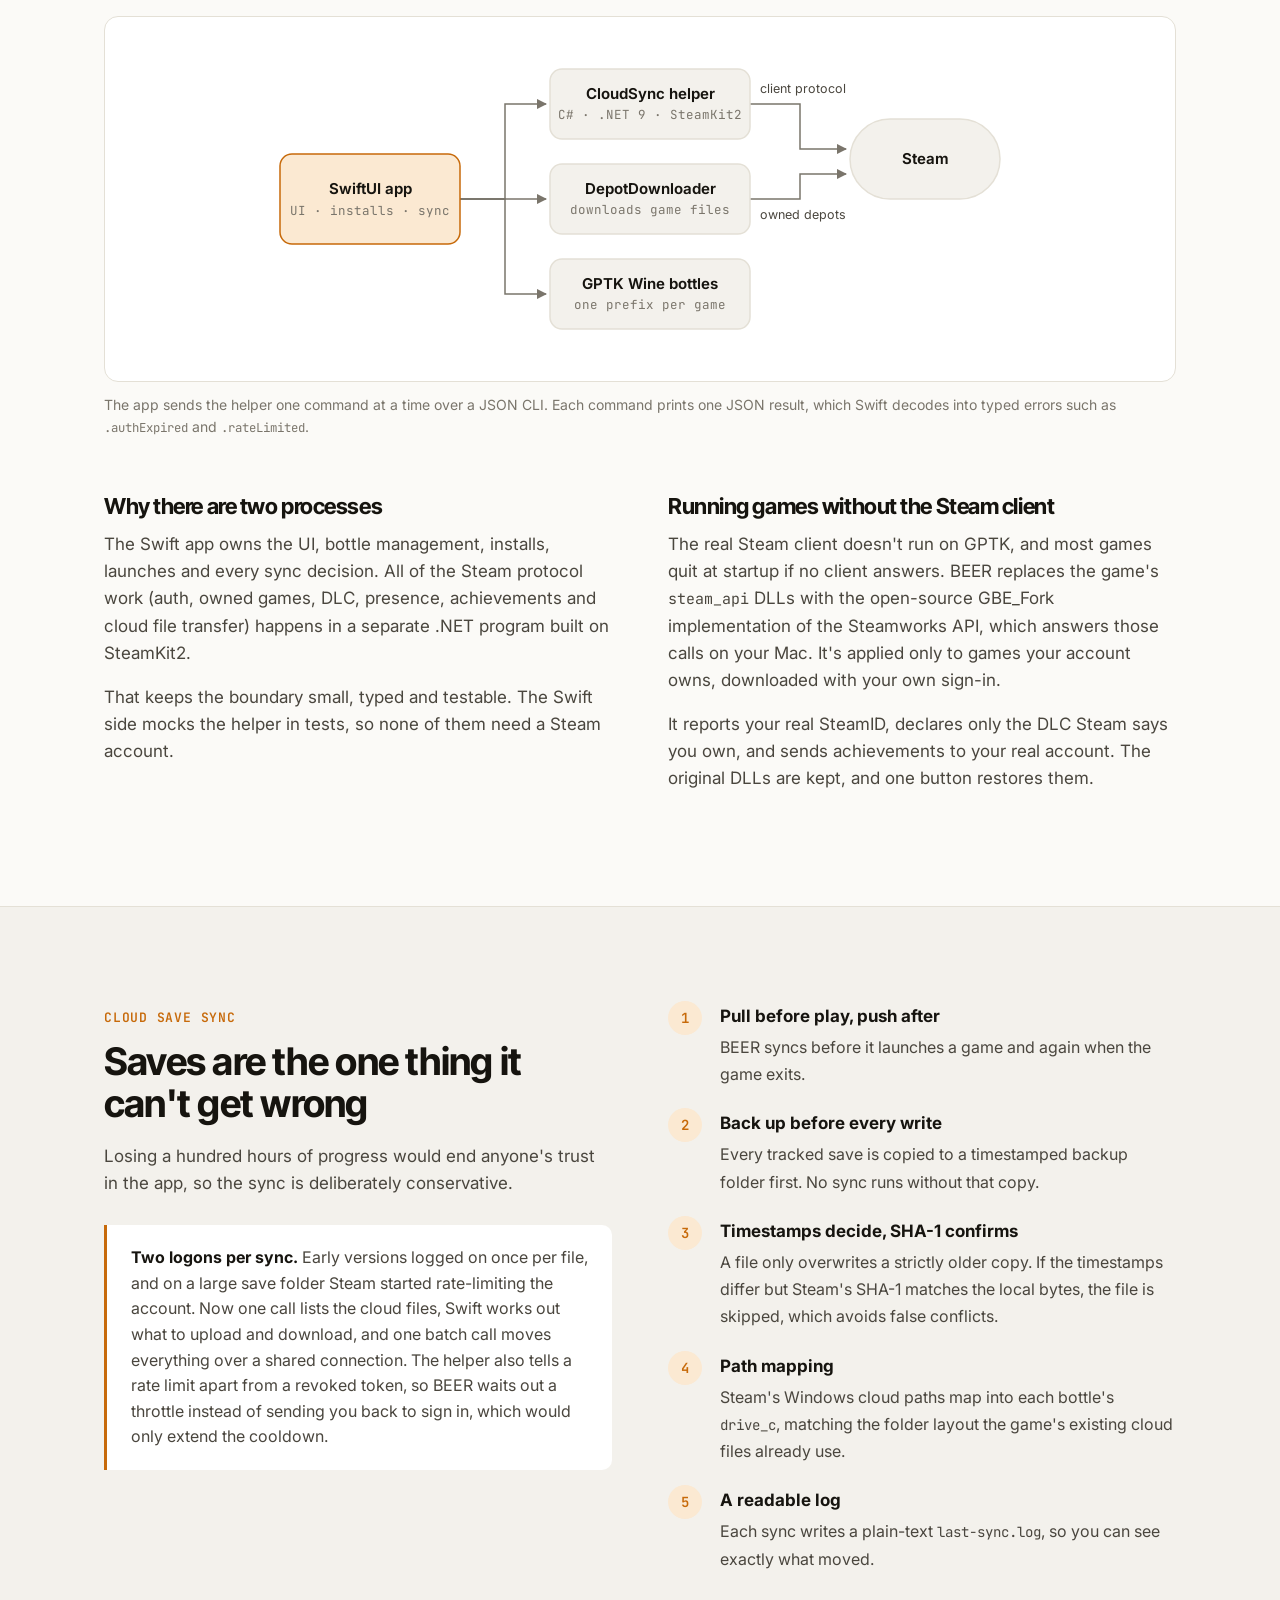
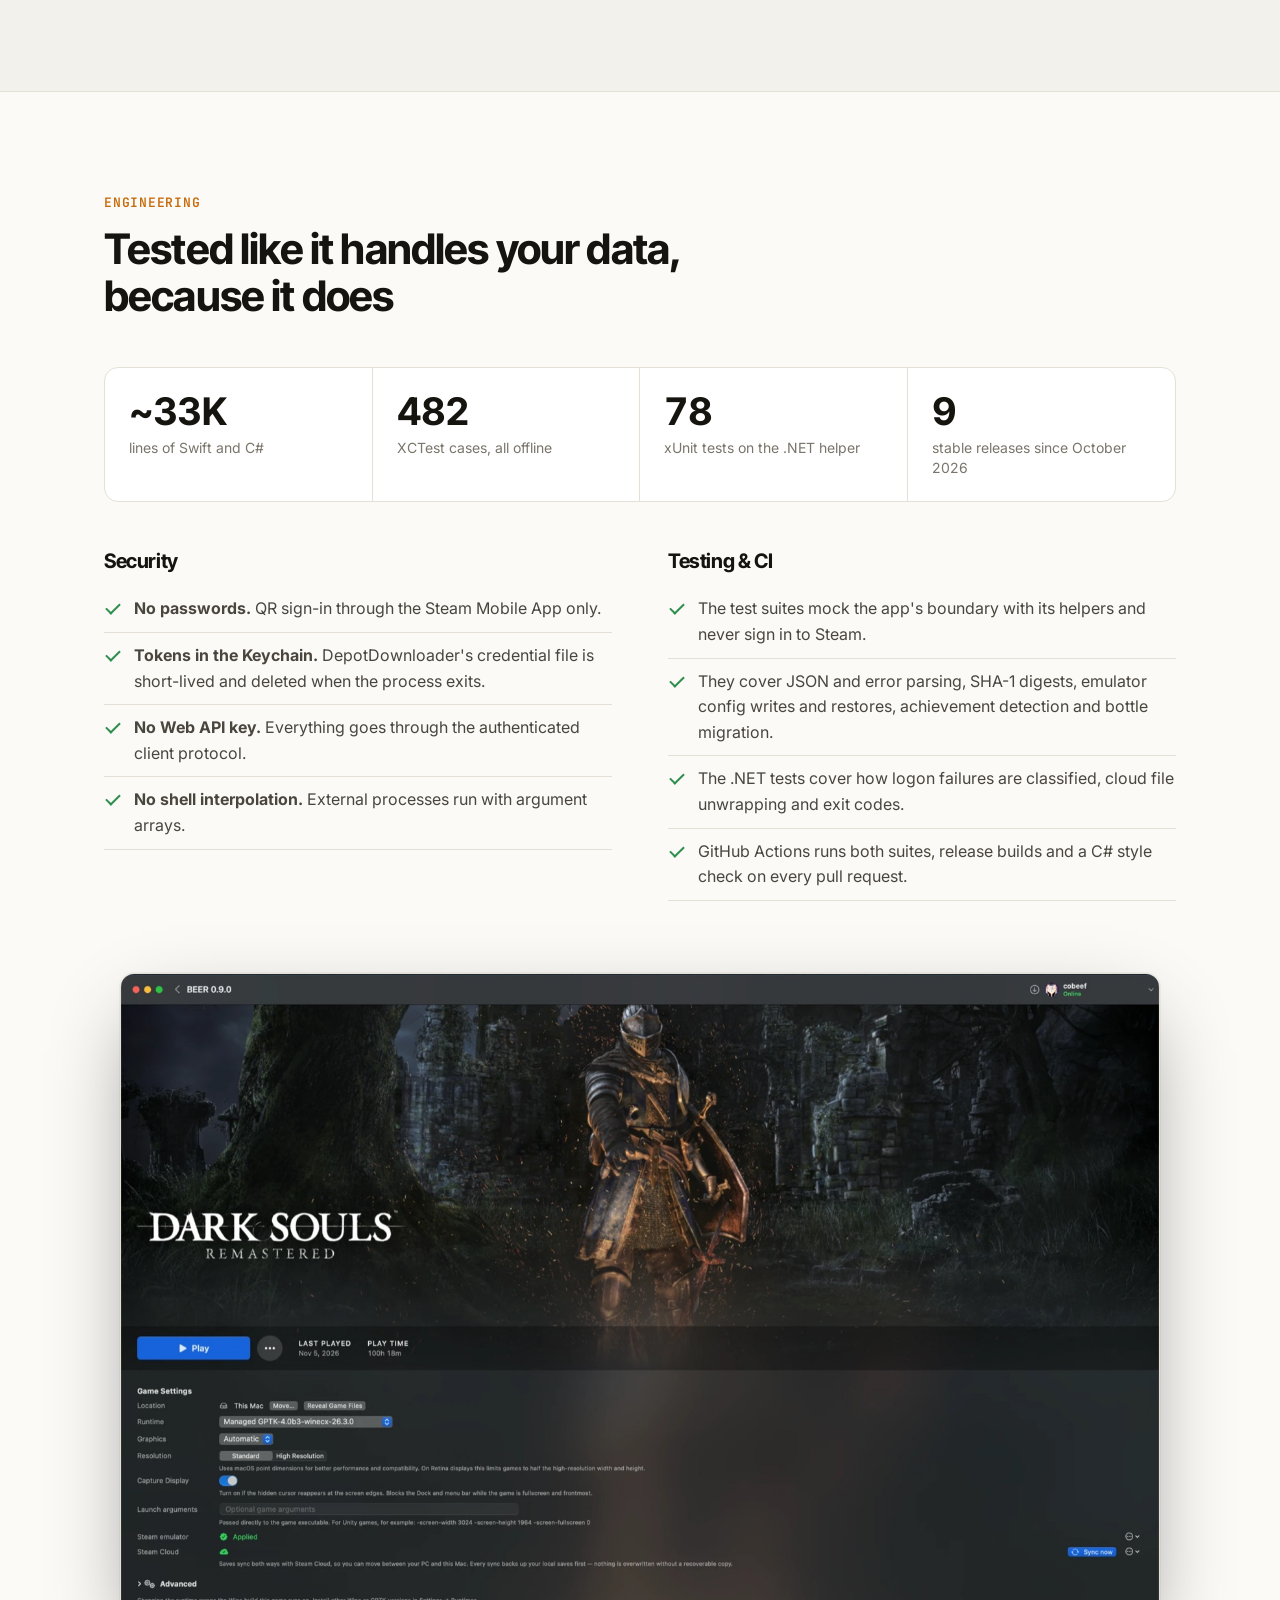
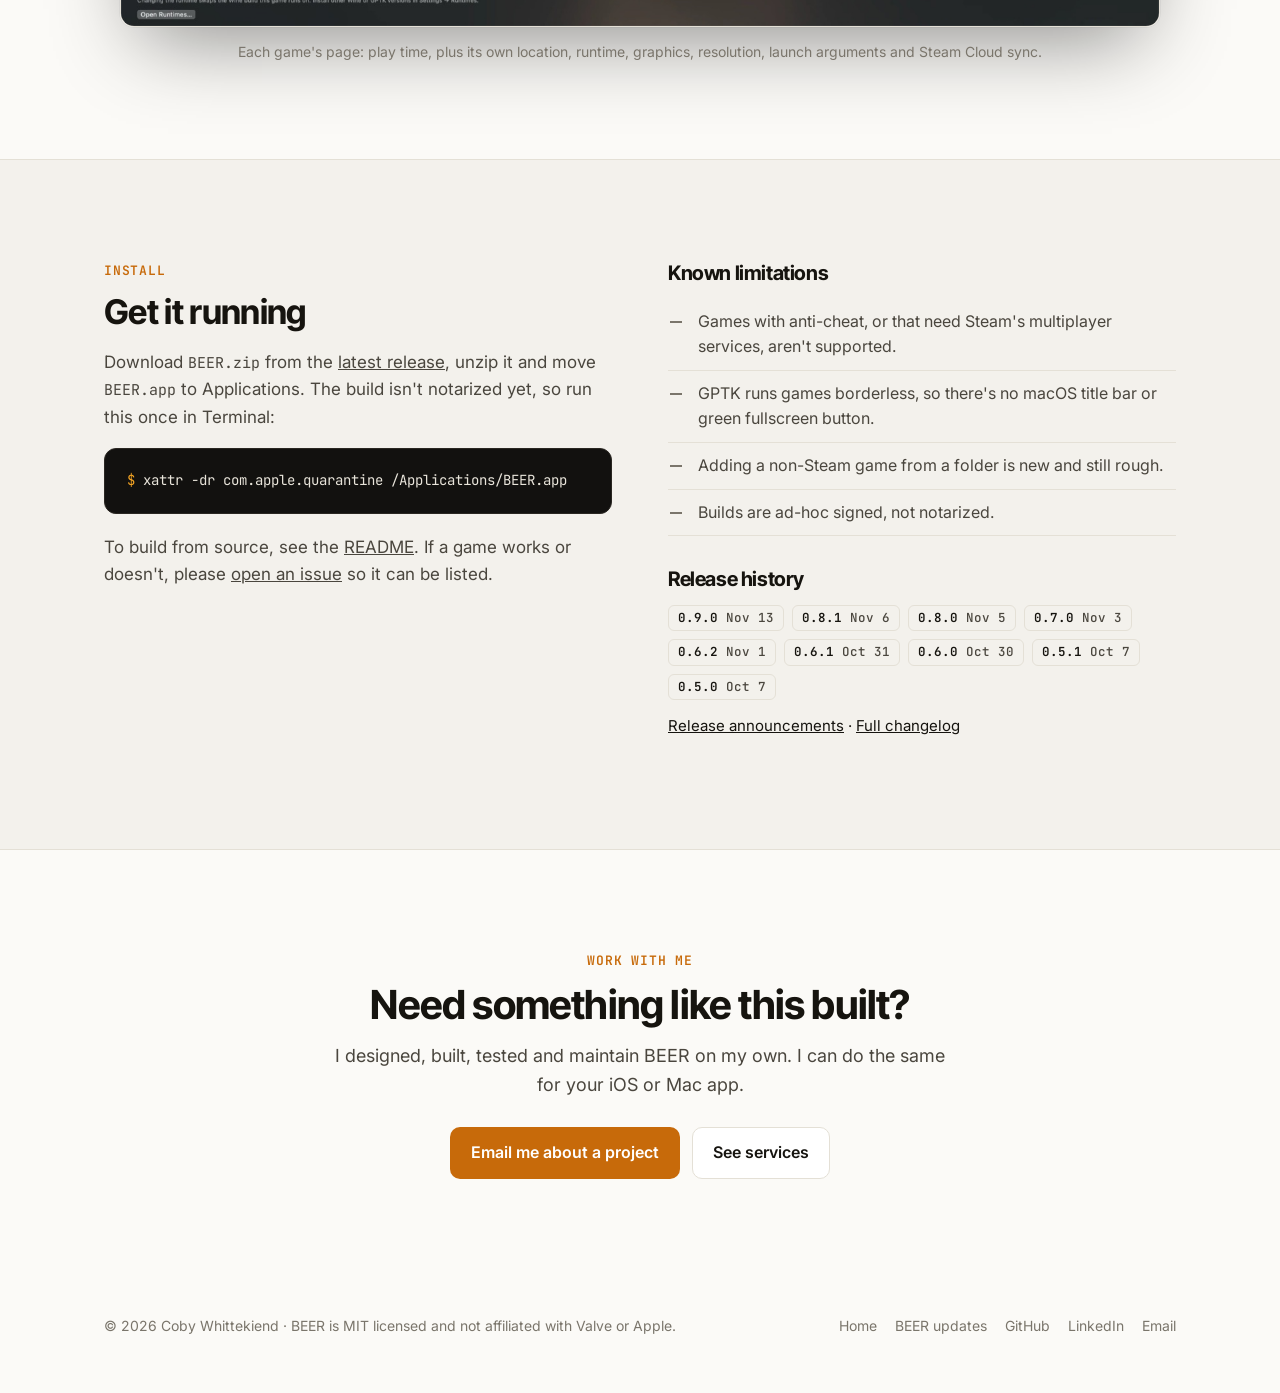
==== commit a4711d1c: "BEER page: library screenshot on top, Dark Souls game page below Remove the outdated Kingdom Come se" ====
--- a/beer.html
+++ b/beer.html
@@ -8,7 +8,7 @@
   <meta property="og:type" content="website">
   <meta property="og:title" content="BEER · Windows Steam Games on Apple Silicon Macs">
   <meta property="og:description" content="Free and open source. Sign in with the Steam Mobile App, pick a game, and play it on your Mac with your saves synced.">
-  <meta property="og:image" content="https://widukindtech.com/assets/beer-game.jpg">
+  <meta property="og:image" content="https://widukindtech.com/assets/beer-library.jpg">
   <meta property="og:url" content="https://widukindtech.com/beer.html">
   <link rel="canonical" href="https://widukindtech.com/beer.html">
   <meta name="twitter:card" content="summary_large_image">
@@ -20,7 +20,7 @@
   <link rel="preconnect" href="https://fonts.googleapis.com">
   <link rel="preconnect" href="https://fonts.gstatic.com" crossorigin>
   <link href="https://fonts.googleapis.com/css2?family=Inter:wght@400;500;600;700&family=Inter+Tight:wght@600;700&family=JetBrains+Mono:wght@500;600&display=swap" rel="stylesheet">
-  <link rel="stylesheet" href="assets/site.css?v=5">
+  <link rel="stylesheet" href="assets/site.css?v=6">
   <script type="application/ld+json">
   {
     "@context": "https://schema.org",
@@ -77,7 +77,7 @@
       <p class="meta">v0.9.0 · Free &amp; open source (MIT) · Apple Silicon (M1 or later) · macOS 14+ · <a href="beer-updates.html">What's new</a></p>
 
       <figure class="shot">
-        <img src="assets/beer-game.jpg" alt="BEER 0.9.0 game page for Dark Souls Remastered: Play button, last played and play time, runtime and graphics settings, Steam emulator applied, and Steam Cloud sync" width="1600" height="1006">
+        <img src="assets/beer-library.jpg?v=2" srcset="assets/beer-library-1000.jpg?v=2 1000w, assets/beer-library.jpg?v=2 1600w" sizes="(min-width: 1088px) 1040px, 100vw" alt="BEER 0.9.0 library: a grid of Steam cover art for a 405-game library, with green Installed badges on the ten installed games" width="1600" height="1006" fetchpriority="high">
       </figure>
     </div>
   </section>
@@ -106,10 +106,6 @@
         <span class="eyebrow">Features</span>
         <h2>The Steam features you'd miss, on your Mac</h2>
       </div>
-      <figure class="library-shot">
-        <img src="assets/beer-library.jpg?v=2" srcset="assets/beer-library-1000.jpg?v=2 1000w, assets/beer-library.jpg?v=2 1600w" sizes="(min-width: 1120px) 1072px, 100vw" alt="BEER's library view: a grid of Steam cover art for a 405-game library, with green Installed badges on the ten installed games" width="1600" height="1006" loading="lazy">
-        <figcaption>Your whole Steam library, read from your account. Installed games are marked, with tabs, search and sorting.</figcaption>
-      </figure>
       <div class="feature-list">
         <div class="feature">
           <div class="icon"><svg viewBox="0 0 24 24" fill="none" stroke="currentColor" stroke-width="1.8" stroke-linecap="round" stroke-linejoin="round" aria-hidden="true"><rect x="3" y="3" width="7" height="7" rx="1"/><rect x="14" y="3" width="7" height="7" rx="1"/><rect x="3" y="14" width="7" height="7" rx="1"/><path d="M14 14h3v3h-3zM20 14v.01M14 20h.01M17 20h3v-3"/></svg></div>
@@ -263,9 +259,9 @@
       </div>
 
       <figure class="shot" style="margin-top:72px">
-        <img src="assets/beer-settings.jpg" alt="BEER game page for Kingdom Come: Deliverance II with 400 hours played, showing per-game runtime, graphics, resolution, controller fix, launch arguments, Steam emulator, DLC and Steam Cloud settings" loading="lazy" width="1600" height="1005">
+        <img src="assets/beer-game.jpg" alt="BEER 0.9.0 game page for Dark Souls Remastered: Play button, last played and play time, and settings for location, runtime, graphics, resolution, display capture, launch arguments, Steam emulator and Steam Cloud" loading="lazy" width="1600" height="1006">
       </figure>
-      <figcaption>Per-game settings: runtime, graphics translator, resolution, launch arguments, DLC and Steam Cloud.</figcaption>
+      <figcaption>Each game's page: play time, plus its own location, runtime, graphics, resolution, launch arguments and Steam Cloud sync.</figcaption>
     </div>
   </section>
 
--- a/assets/site.css
+++ b/assets/site.css
@@ -288,12 +288,6 @@
   border: 1px solid var(--line); box-shadow: 0 30px 80px -20px rgba(0,0,0,.45), 0 0 0 1px rgba(0,0,0,.04);
 }
 .shot img { width: 100%; }
-.library-shot { margin: 0 0 40px; }
-.library-shot img {
-  width: 100%; border-radius: 12px; border: 1px solid var(--line);
-  box-shadow: 0 24px 60px -24px rgba(0, 0, 0, .45);
-  max-height: 560px; object-fit: cover; object-position: top;
-}
 figcaption { color: var(--ink-3); font-size: 14px; text-align: center; margin-top: 14px; }
 
 .feature-list { display: grid; grid-template-columns: repeat(2, 1fr); gap: 0 48px; }
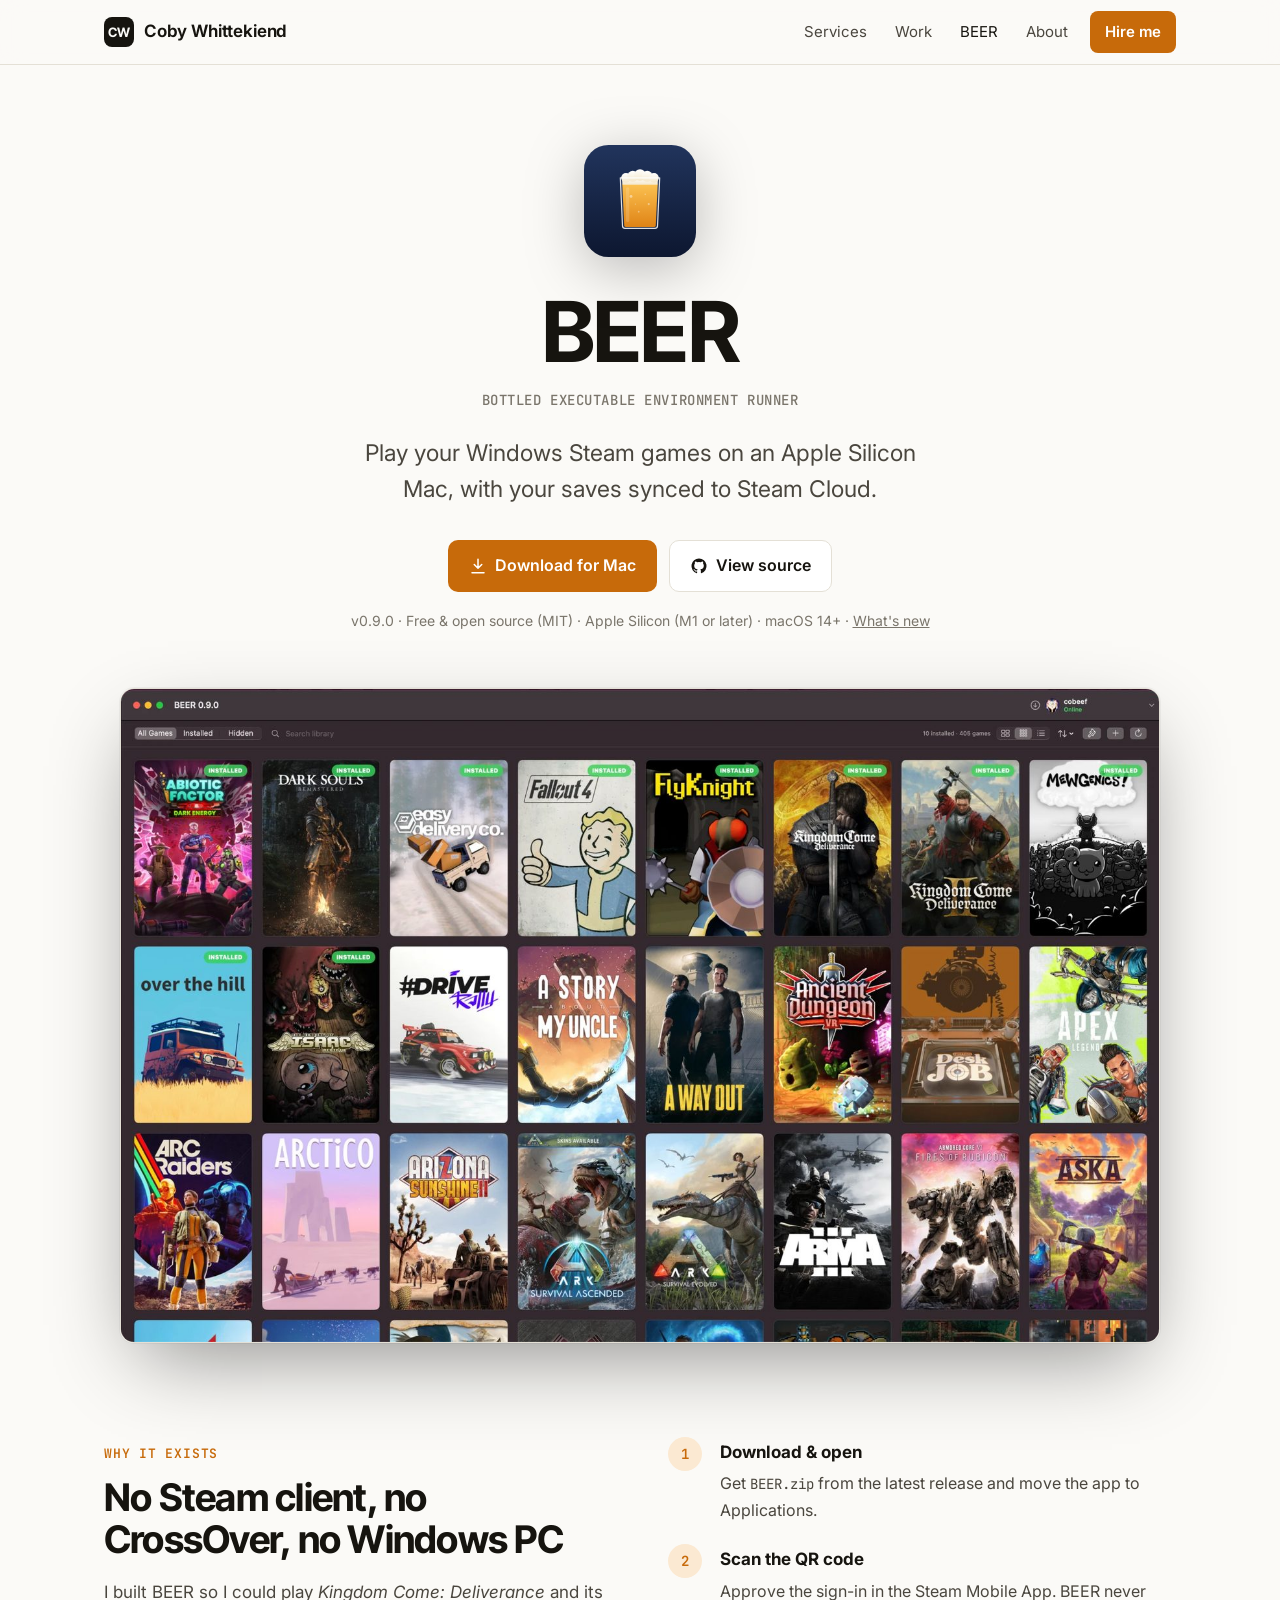
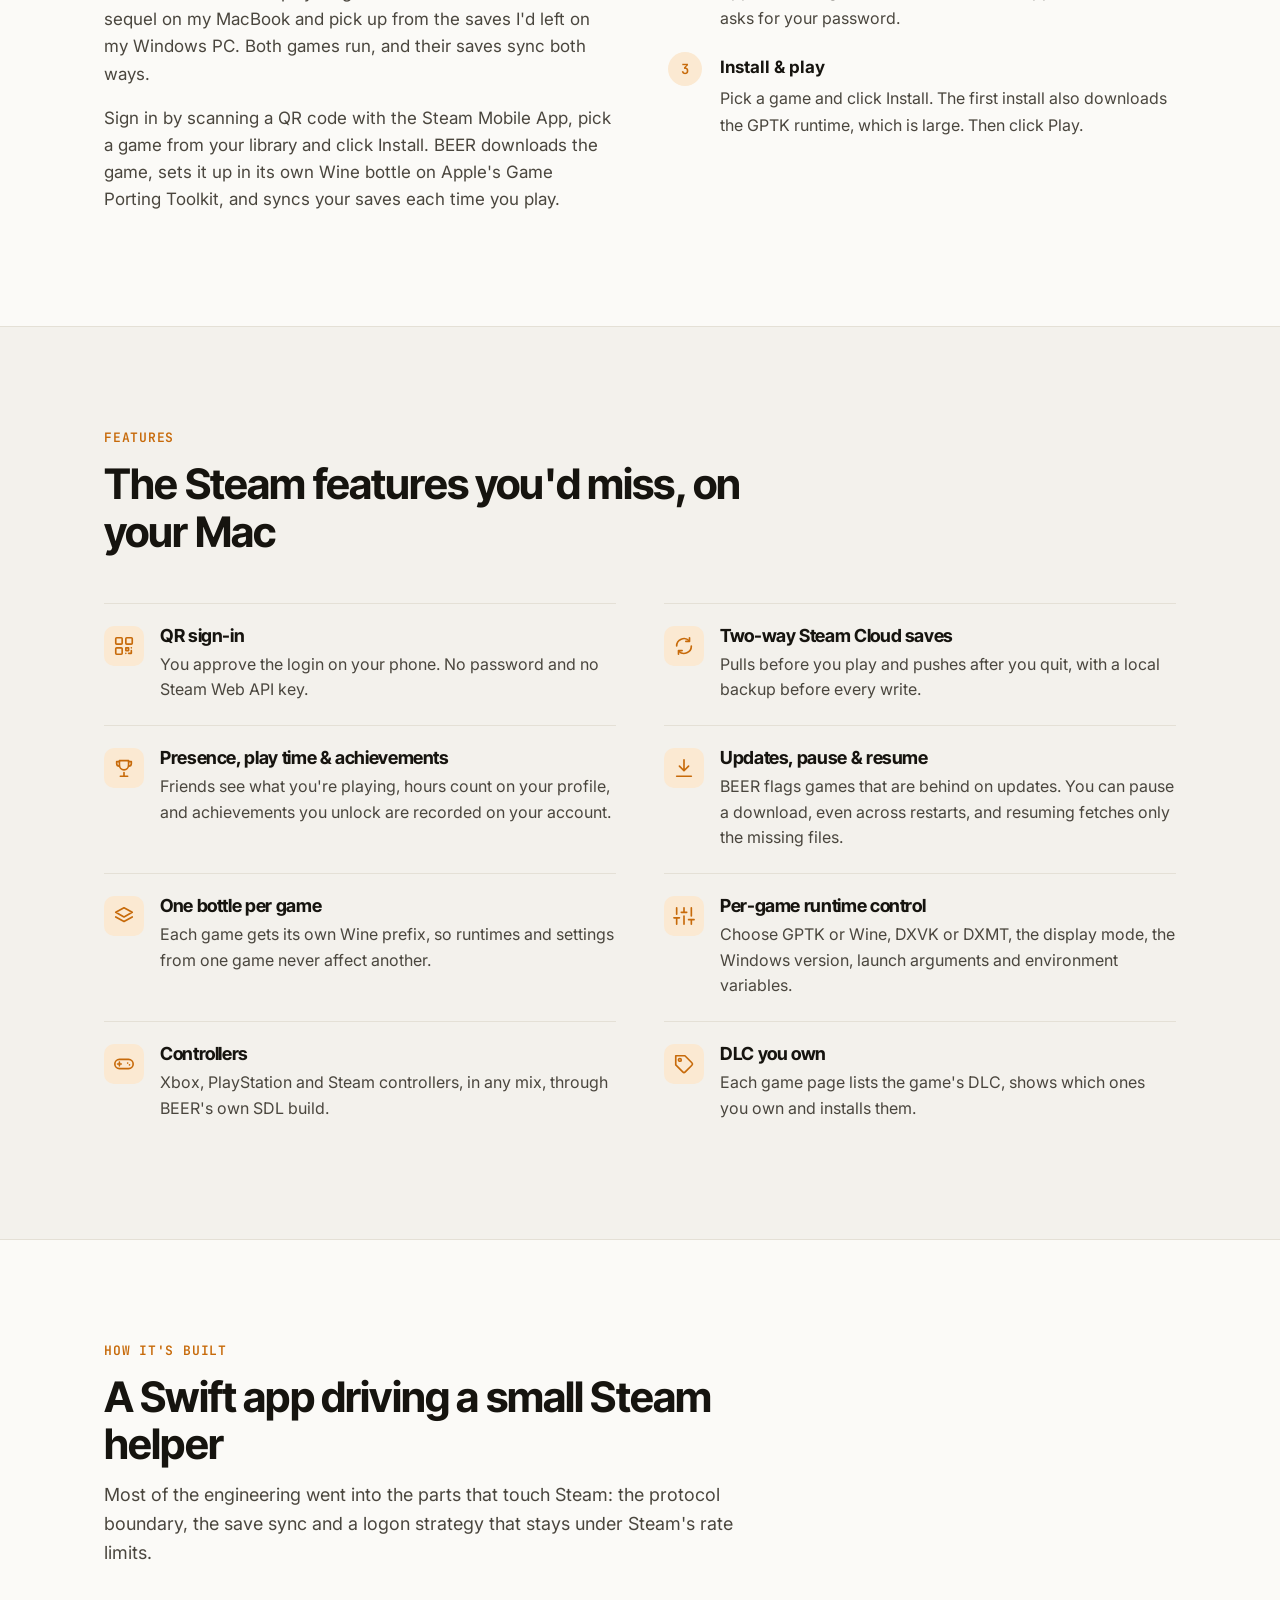
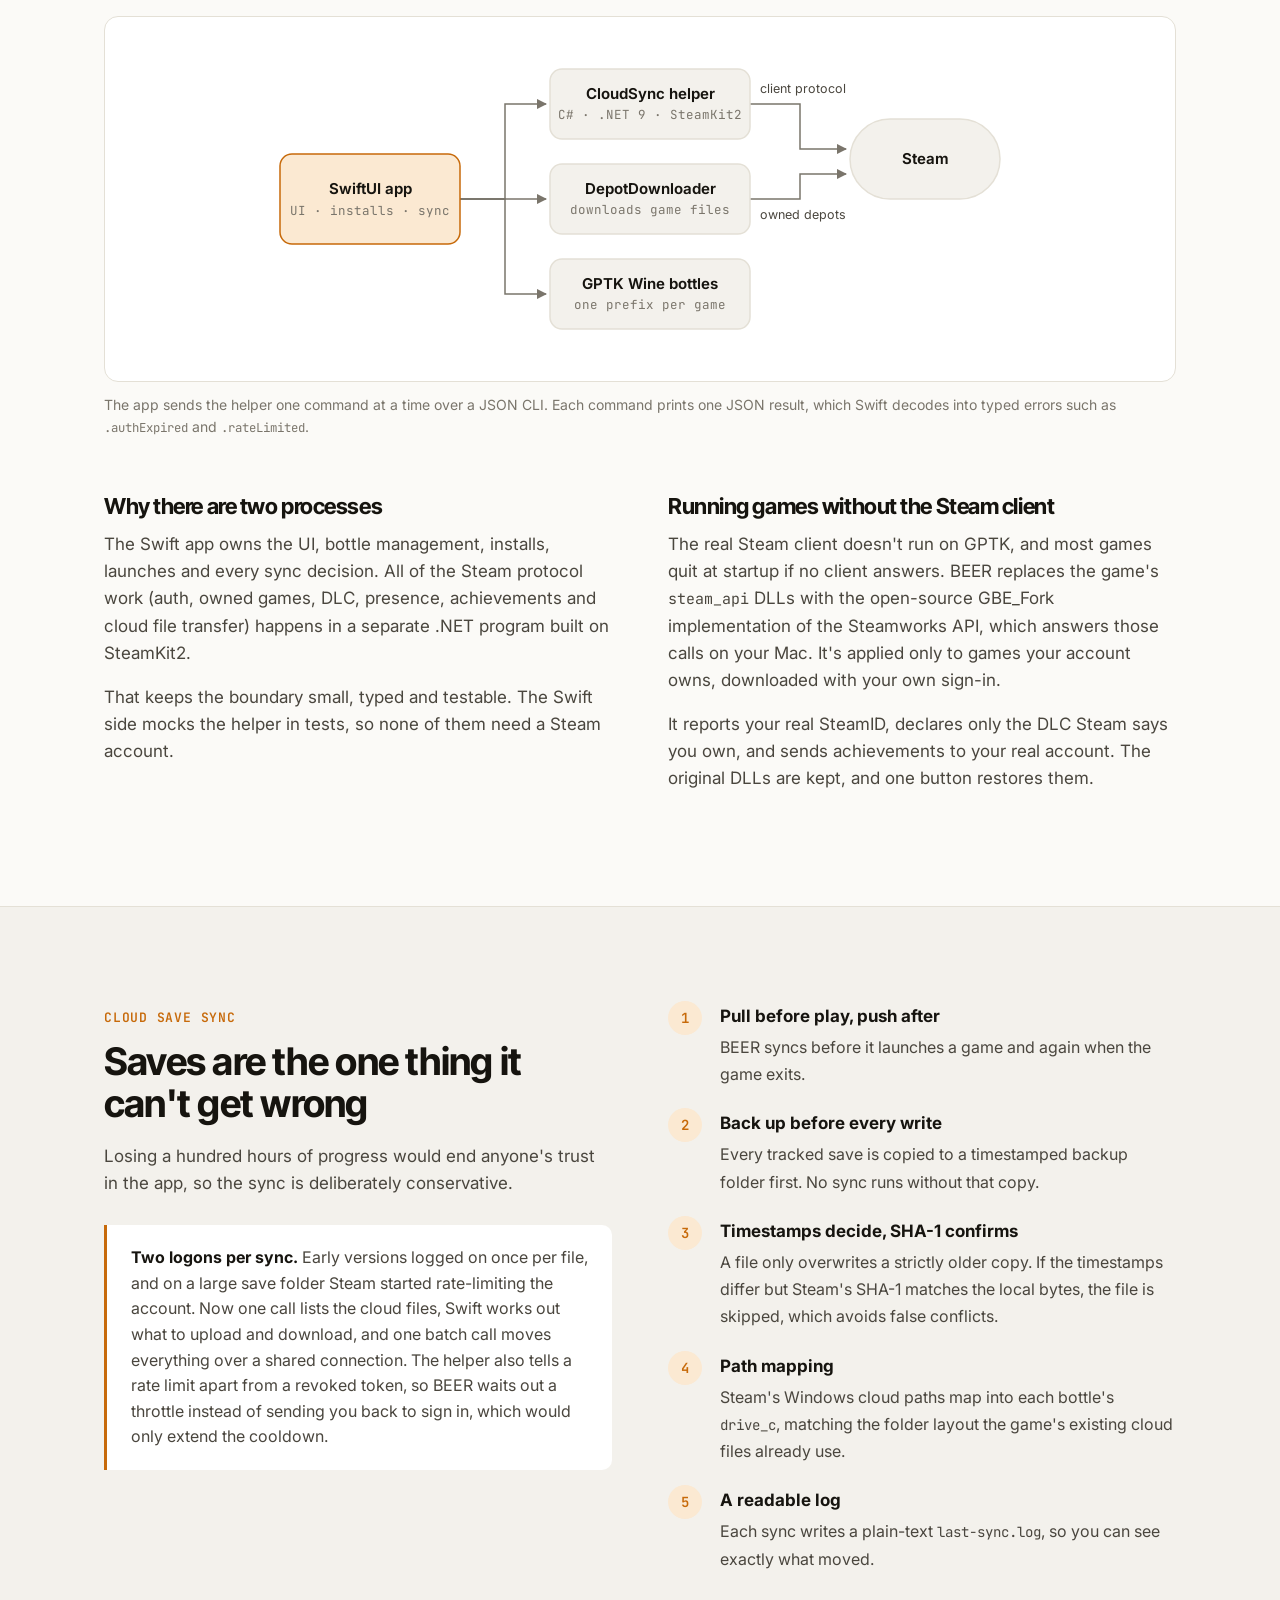
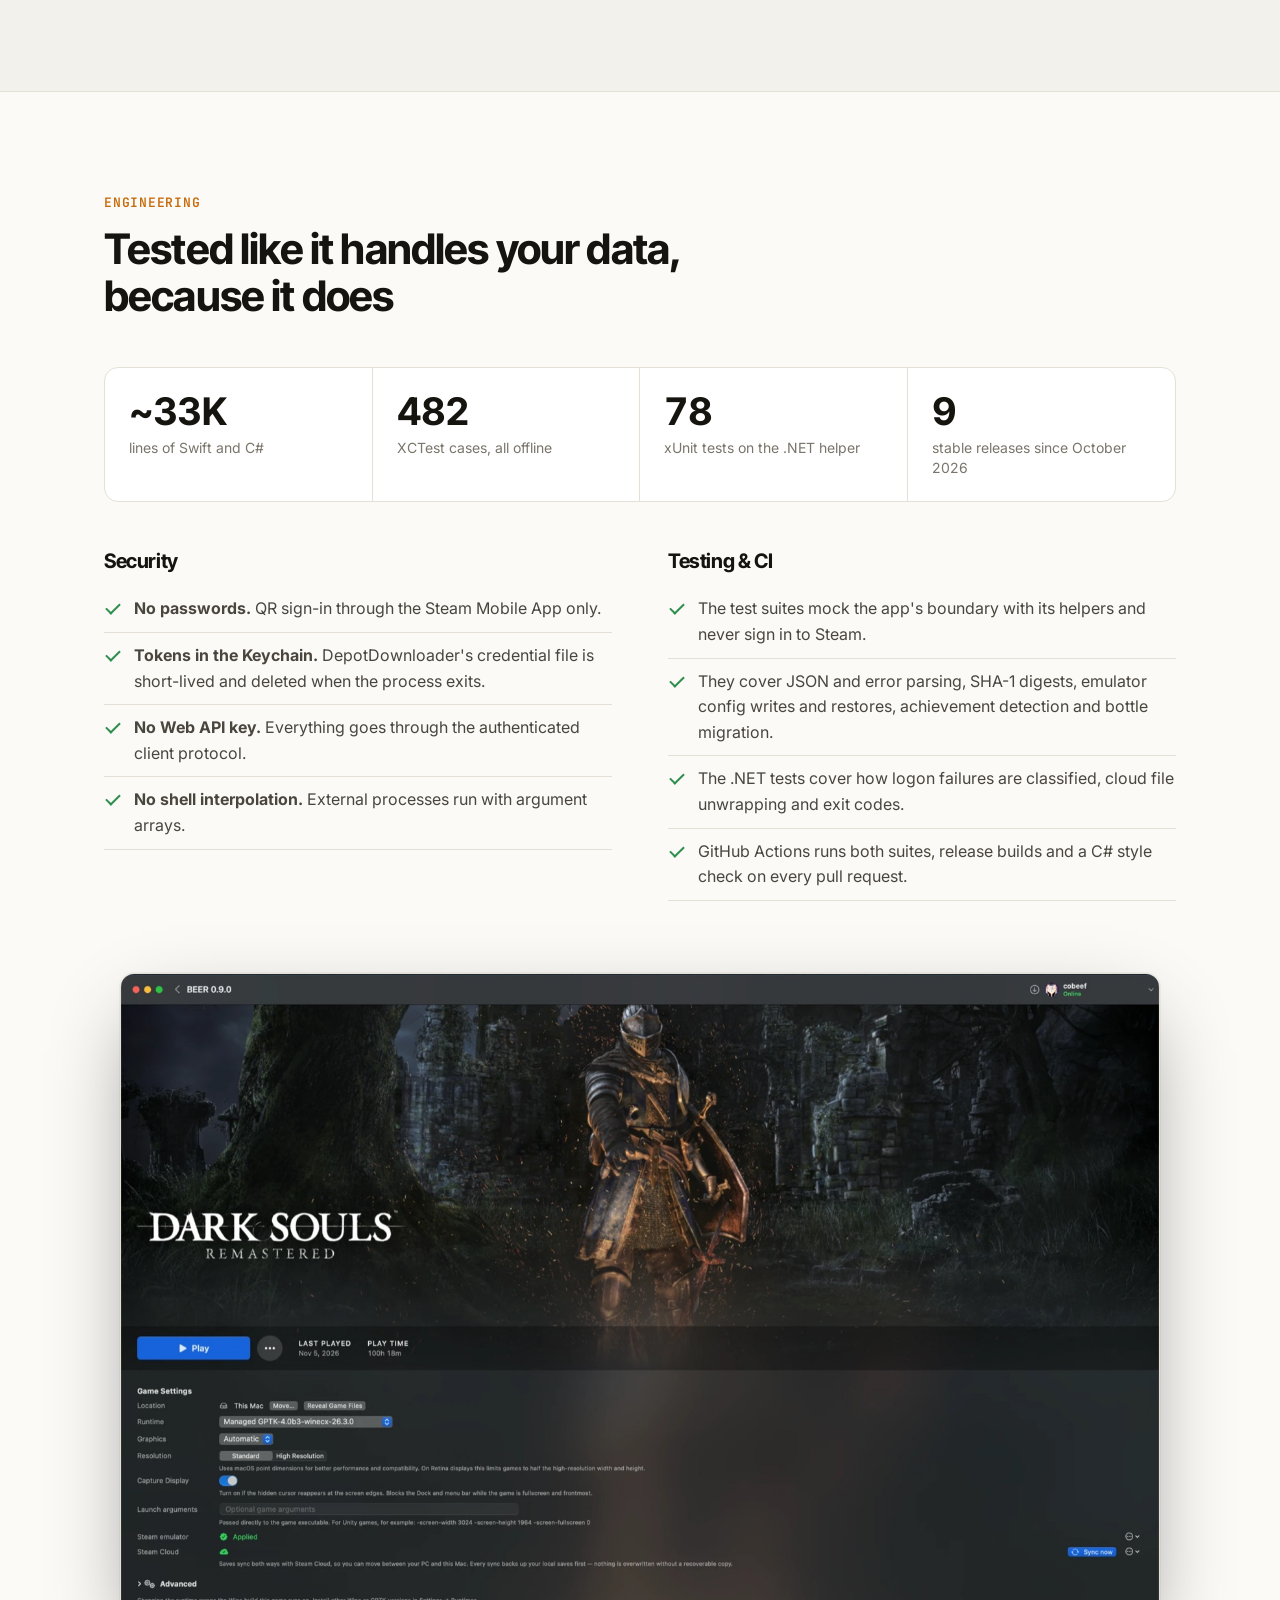
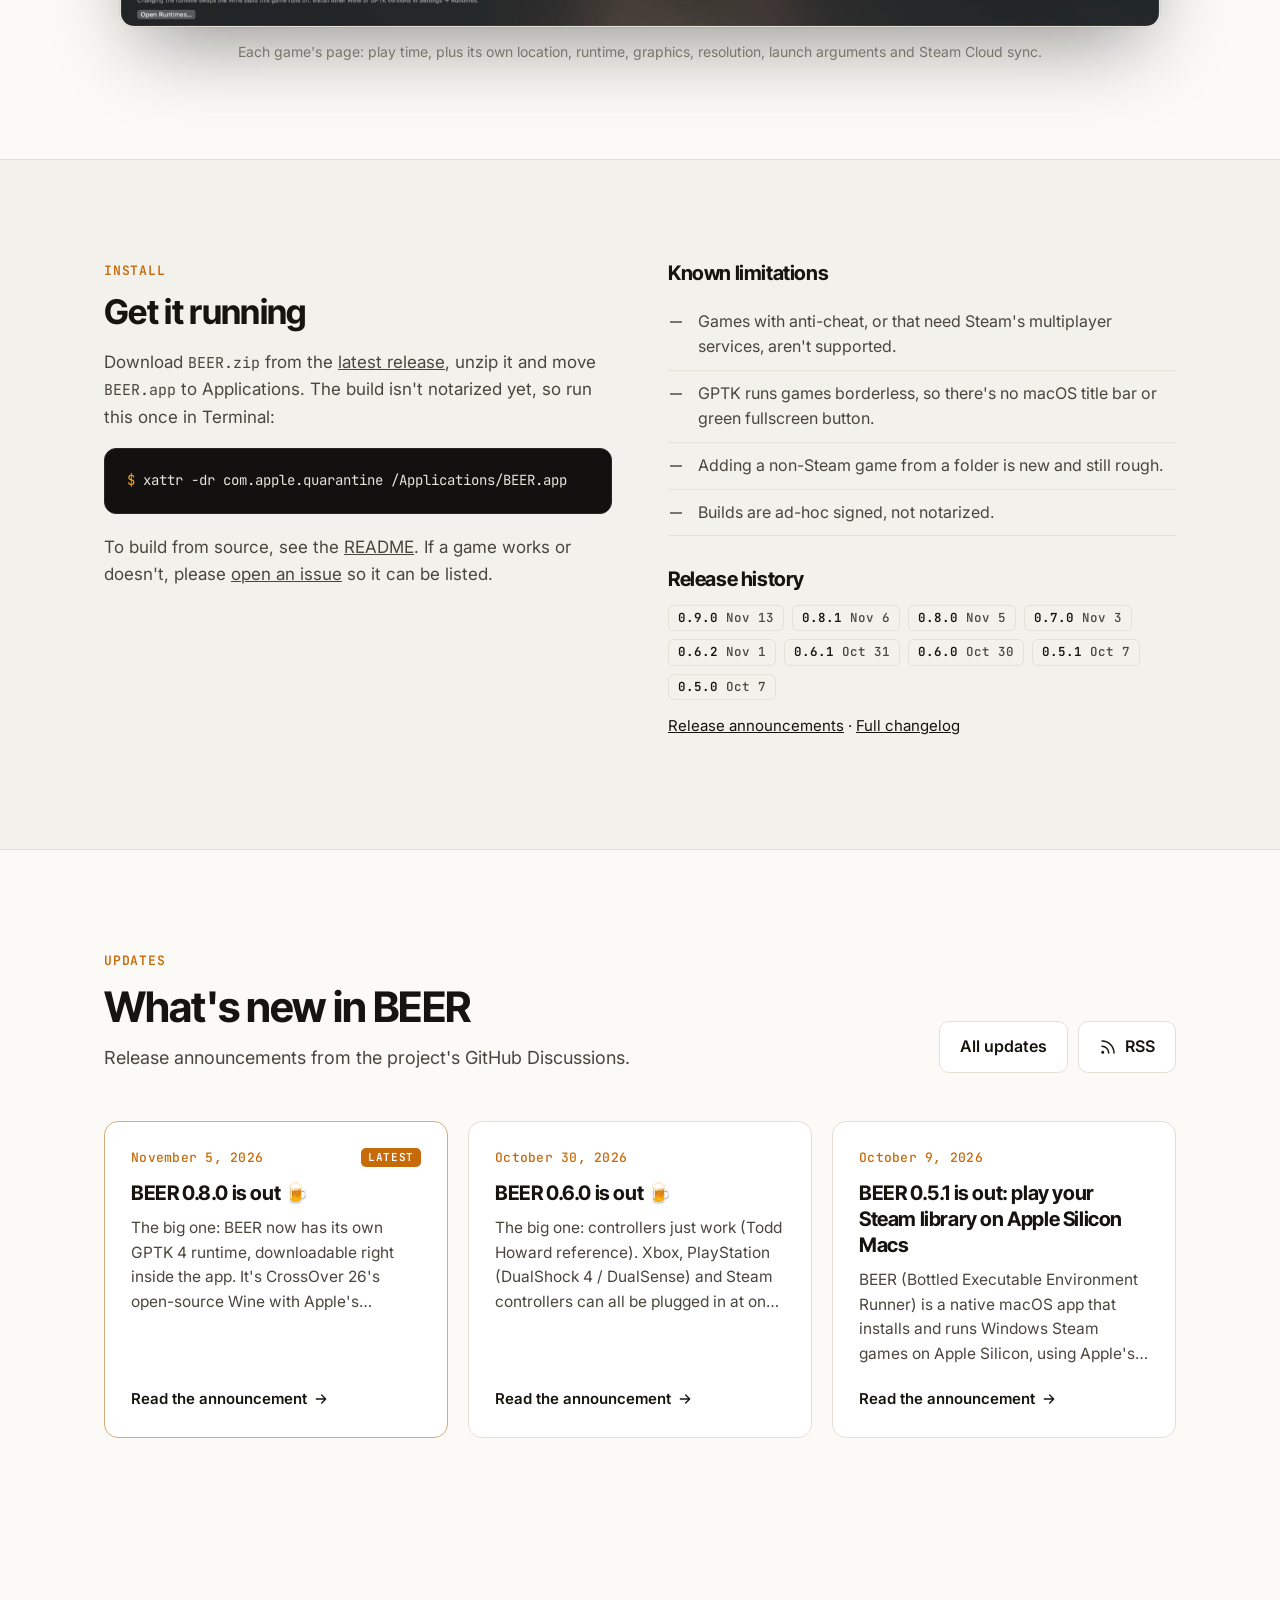
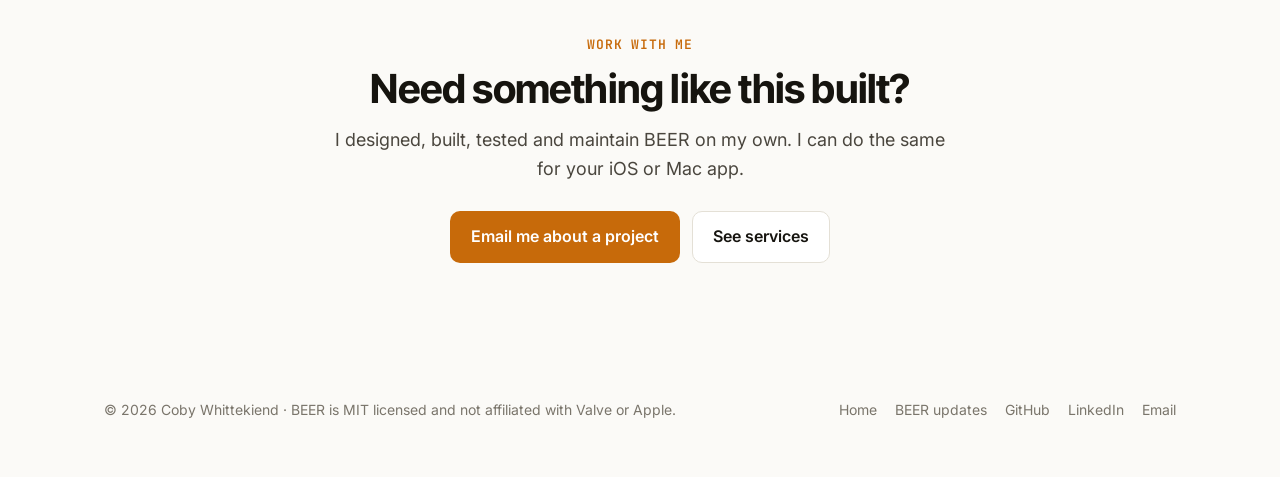
==== commit d35eabb9: "BEER page: add a What's new section with the latest announcements The build script now also fills th" ====
--- a/beer.html
+++ b/beer.html
@@ -20,7 +20,7 @@
   <link rel="preconnect" href="https://fonts.googleapis.com">
   <link rel="preconnect" href="https://fonts.gstatic.com" crossorigin>
   <link href="https://fonts.googleapis.com/css2?family=Inter:wght@400;500;600;700&family=Inter+Tight:wght@600;700&family=JetBrains+Mono:wght@500;600&display=swap" rel="stylesheet">
-  <link rel="stylesheet" href="assets/site.css?v=6">
+  <link rel="stylesheet" href="assets/site.css?v=7">
   <script type="application/ld+json">
   {
     "@context": "https://schema.org",
@@ -74,7 +74,7 @@
           View source
         </a>
       </div>
-      <p class="meta">v0.9.0 · Free &amp; open source (MIT) · Apple Silicon (M1 or later) · macOS 14+ · <a href="beer-updates.html">What's new</a></p>
+      <p class="meta">v0.9.0 · Free &amp; open source (MIT) · Apple Silicon (M1 or later) · macOS 14+ · <a href="#updates">What's new</a></p>
 
       <figure class="shot">
         <img src="assets/beer-library.jpg?v=2" srcset="assets/beer-library-1000.jpg?v=2 1000w, assets/beer-library.jpg?v=2 1600w" sizes="(min-width: 1088px) 1040px, 100vw" alt="BEER 0.9.0 library: a grid of Steam cover art for a 405-game library, with green Installed badges on the ten installed games" width="1600" height="1006" fetchpriority="high">
@@ -300,6 +300,54 @@
     </div>
   </section>
 
+  <!-- Updates (filled from GitHub Discussions by scripts/build_updates.py) -->
+  <section id="updates">
+    <div class="wrap">
+      <div class="section-head updates-head">
+        <div>
+          <span class="eyebrow">Updates</span>
+          <h2>What's new in BEER</h2>
+          <p>Release announcements from the project's GitHub Discussions.</p>
+        </div>
+        <div class="updates-links">
+          <a class="btn btn-ghost" href="beer-updates.html">All updates</a>
+          <a class="btn btn-ghost" href="beer-updates.xml" aria-label="Subscribe via RSS">
+            <svg viewBox="0 0 24 24" fill="none" stroke="currentColor" stroke-width="2" stroke-linecap="round" stroke-linejoin="round" aria-hidden="true"><path d="M4 11a9 9 0 0 1 9 9M4 4a16 16 0 0 1 16 16"/><circle cx="5" cy="19" r="1"/></svg>
+            RSS
+          </a>
+        </div>
+      </div>
+      <div class="update-cards">
+<!-- LATEST_UPDATES -->
+        <a class="update-card latest" href="beer-updates.html#post-71">
+          <span class="card-top"><time datetime="2026-11-05T18:29:53Z">November 5, 2026</time><span class="badge">Latest</span></span>
+          <h3>BEER 0.8.0 is out 🍺</h3>
+          <p>The big one: BEER now has its own GPTK 4 runtime, downloadable right inside the app. It&#x27;s CrossOver 26&#x27;s open-source Wine with Apple&#x27;s D3DMetal 4, and the newer Wine gets games running that GPTK 3.0 couldn&#x27;t start, like…</p>
+          <span class="more">Read the announcement
+            <svg viewBox="0 0 24 24" fill="none" stroke="currentColor" stroke-width="2" stroke-linecap="round" stroke-linejoin="round" aria-hidden="true"><path d="M5 12h14M13 6l6 6-6 6"/></svg>
+          </span>
+        </a>
+        <a class="update-card" href="beer-updates.html#post-31">
+          <span class="card-top"><time datetime="2026-10-30T23:21:12Z">October 30, 2026</time></span>
+          <h3>BEER 0.6.0 is out 🍺</h3>
+          <p>The big one: controllers just work (Todd Howard reference). Xbox, PlayStation (DualShock 4 / DualSense) and Steam controllers can all be plugged in at once and every one of them controls the game. Play splitscreen games…</p>
+          <span class="more">Read the announcement
+            <svg viewBox="0 0 24 24" fill="none" stroke="currentColor" stroke-width="2" stroke-linecap="round" stroke-linejoin="round" aria-hidden="true"><path d="M5 12h14M13 6l6 6-6 6"/></svg>
+          </span>
+        </a>
+        <a class="update-card" href="beer-updates.html#post-14">
+          <span class="card-top"><time datetime="2026-10-09T19:41:56Z">October 9, 2026</time></span>
+          <h3>BEER 0.5.1 is out: play your Steam library on Apple Silicon Macs</h3>
+          <p>BEER (Bottled Executable Environment Runner) is a native macOS app that installs and runs Windows Steam games on Apple Silicon, using Apple&#x27;s Game Porting Toolkit. Each game gets its own Wine bottle, so you can tune…</p>
+          <span class="more">Read the announcement
+            <svg viewBox="0 0 24 24" fill="none" stroke="currentColor" stroke-width="2" stroke-linecap="round" stroke-linejoin="round" aria-hidden="true"><path d="M5 12h14M13 6l6 6-6 6"/></svg>
+          </span>
+        </a>
+<!-- /LATEST_UPDATES -->
+      </div>
+    </div>
+  </section>
+
   <!-- Hire -->
   <section class="hire-band">
     <div class="wrap">
--- a/assets/site.css
+++ b/assets/site.css
@@ -395,6 +395,24 @@
 .post footer svg { width: 16px; height: 16px; }
 .empty { color: var(--ink-3); }
 
+/* Latest updates section on the BEER page */
+.updates-head { max-width: none; display: flex; justify-content: space-between; align-items: flex-end; gap: 24px; flex-wrap: wrap; }
+.updates-head > div:first-child { max-width: 640px; }
+.updates-links { display: flex; gap: 10px; flex-wrap: wrap; }
+.update-cards { display: grid; grid-template-columns: repeat(3, 1fr); gap: 20px; }
+@media (max-width: 900px) { .update-cards { grid-template-columns: 1fr; } }
+.update-card { display: flex; flex-direction: column; text-decoration: none; color: inherit; background: var(--card); border: 1px solid var(--line); border-radius: var(--radius); padding: 26px; transition: border-color .15s, transform .15s; }
+.update-card:hover { border-color: var(--ink-3); transform: translateY(-2px); }
+.update-card time { font: 500 13px/1 var(--mono); color: var(--accent); letter-spacing: .02em; }
+.update-card h3 { font-size: 20px; line-height: 1.3; margin: 12px 0 10px; }
+.update-card p { color: var(--ink-2); font-size: 15.5px; margin: 0 0 20px; display: -webkit-box; -webkit-line-clamp: 4; -webkit-box-orient: vertical; overflow: hidden; }
+.update-card .more { margin-top: auto; display: inline-flex; align-items: center; gap: 6px; font-weight: 600; font-size: 15px; }
+.update-card .more svg { width: 16px; height: 16px; transition: transform .15s; }
+.update-card:hover .more svg { transform: translateX(3px); }
+.update-card.latest { border-color: color-mix(in srgb, var(--accent) 45%, var(--line)); }
+.update-card .card-top { display: flex; align-items: center; justify-content: space-between; gap: 10px; min-height: 20px; }
+.update-card .badge { font: 600 11px/1 var(--mono); text-transform: uppercase; letter-spacing: .06em; color: var(--accent-ink); background: var(--accent); padding: 4px 7px; border-radius: 5px; }
+
 @media (prefers-reduced-motion: reduce) {
   html { scroll-behavior: auto; }
   * { transition: none !important; }
